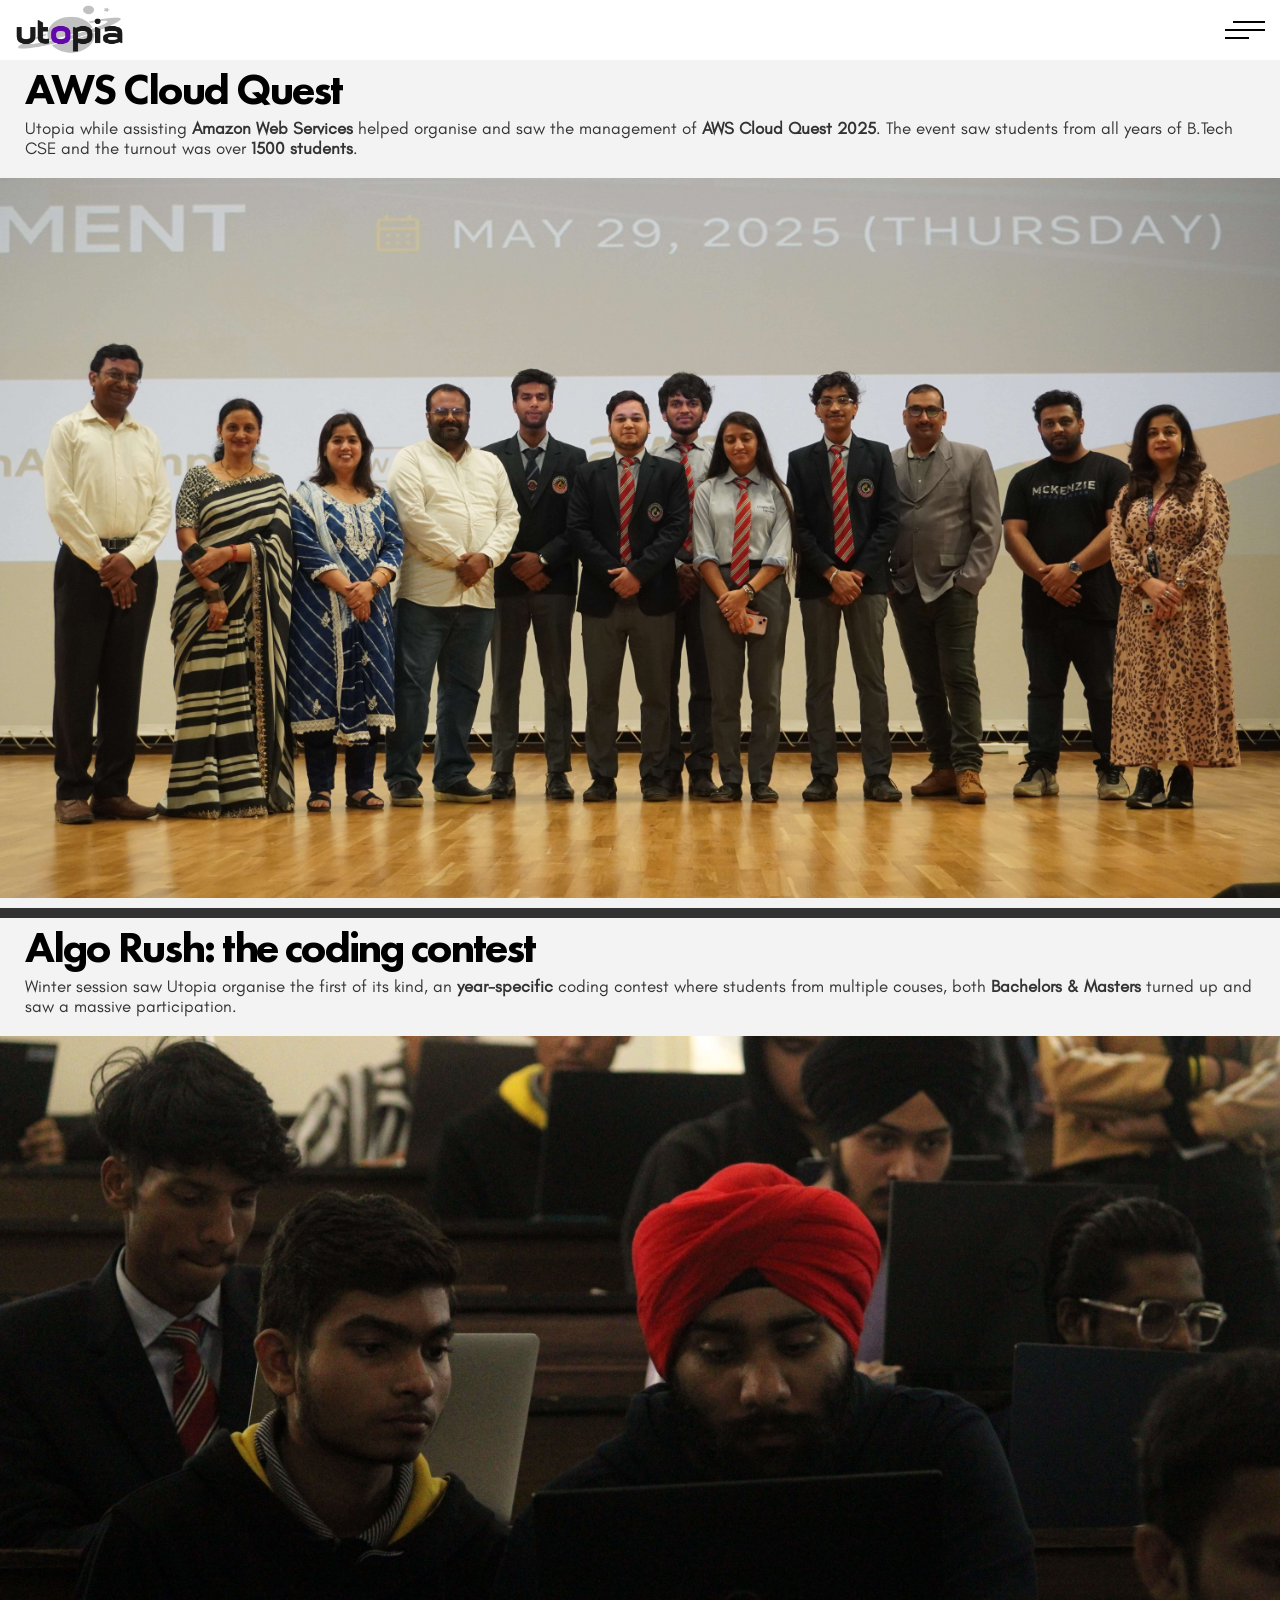
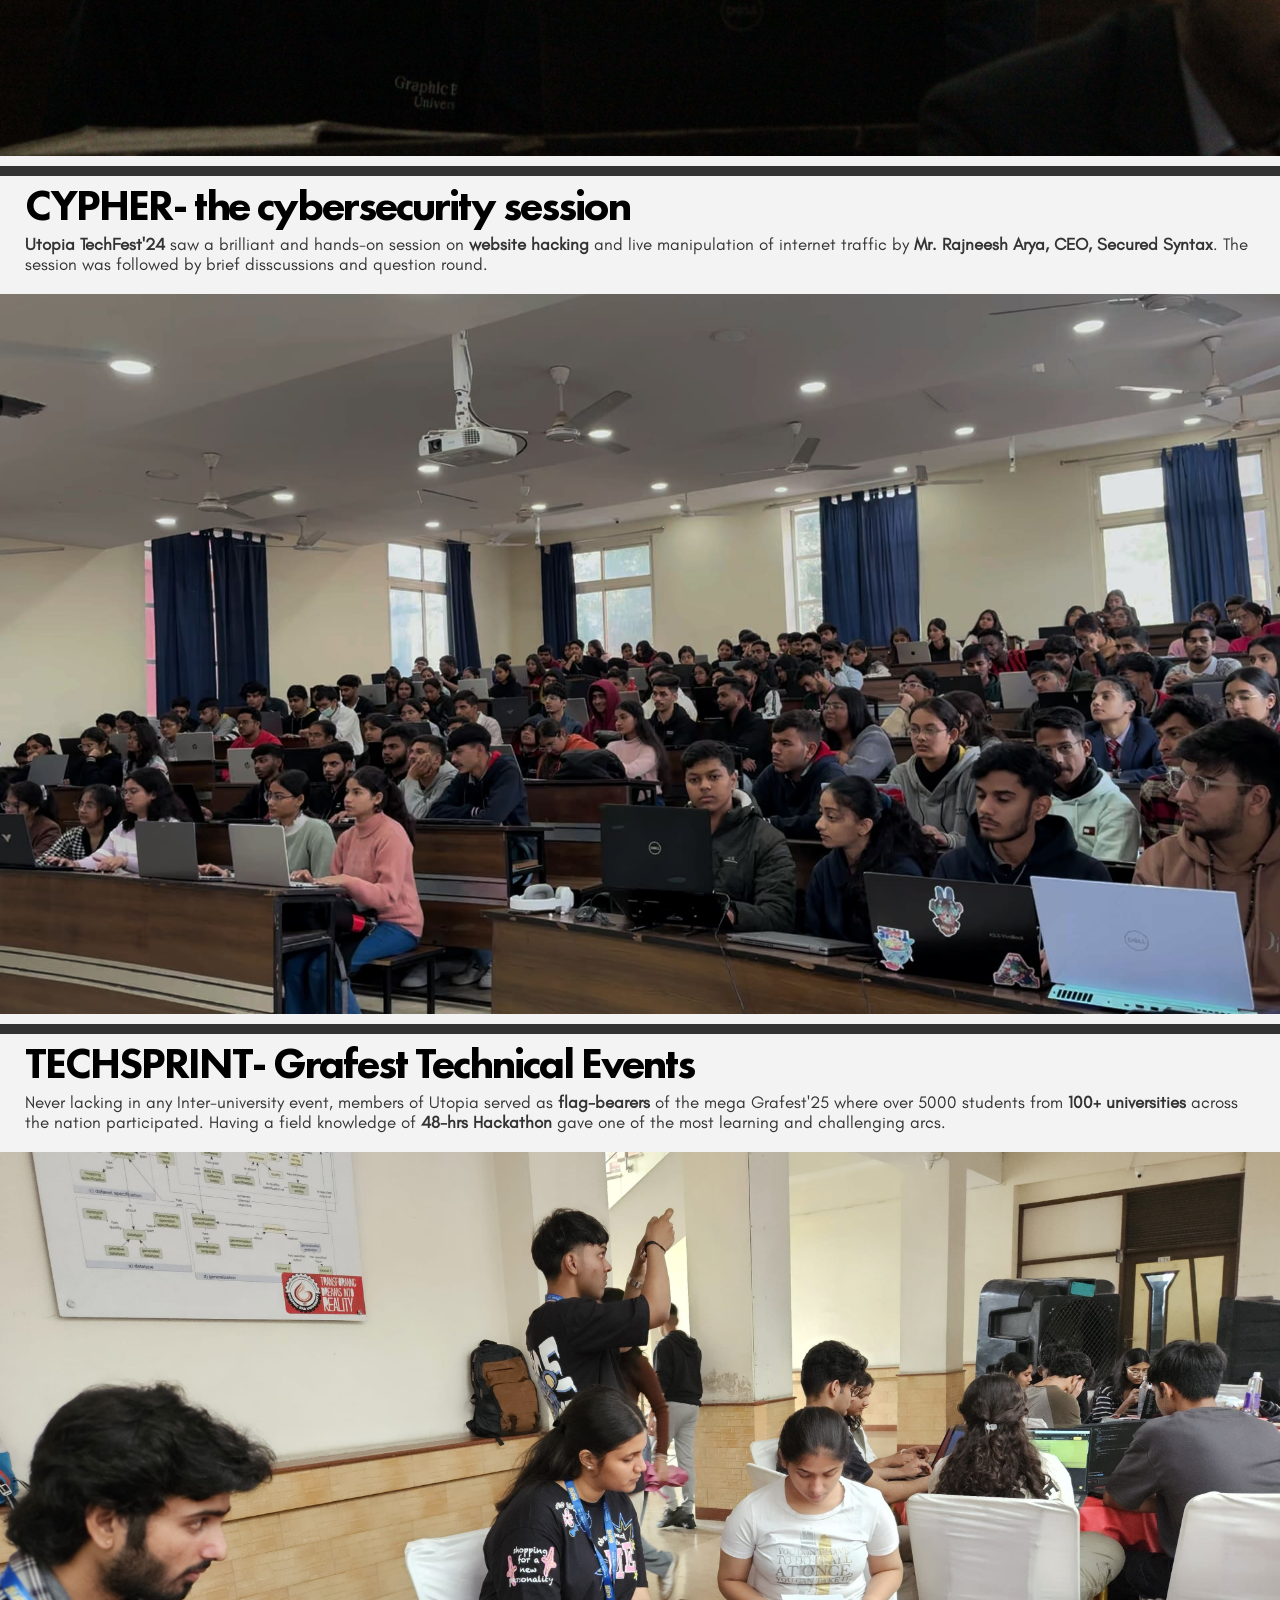
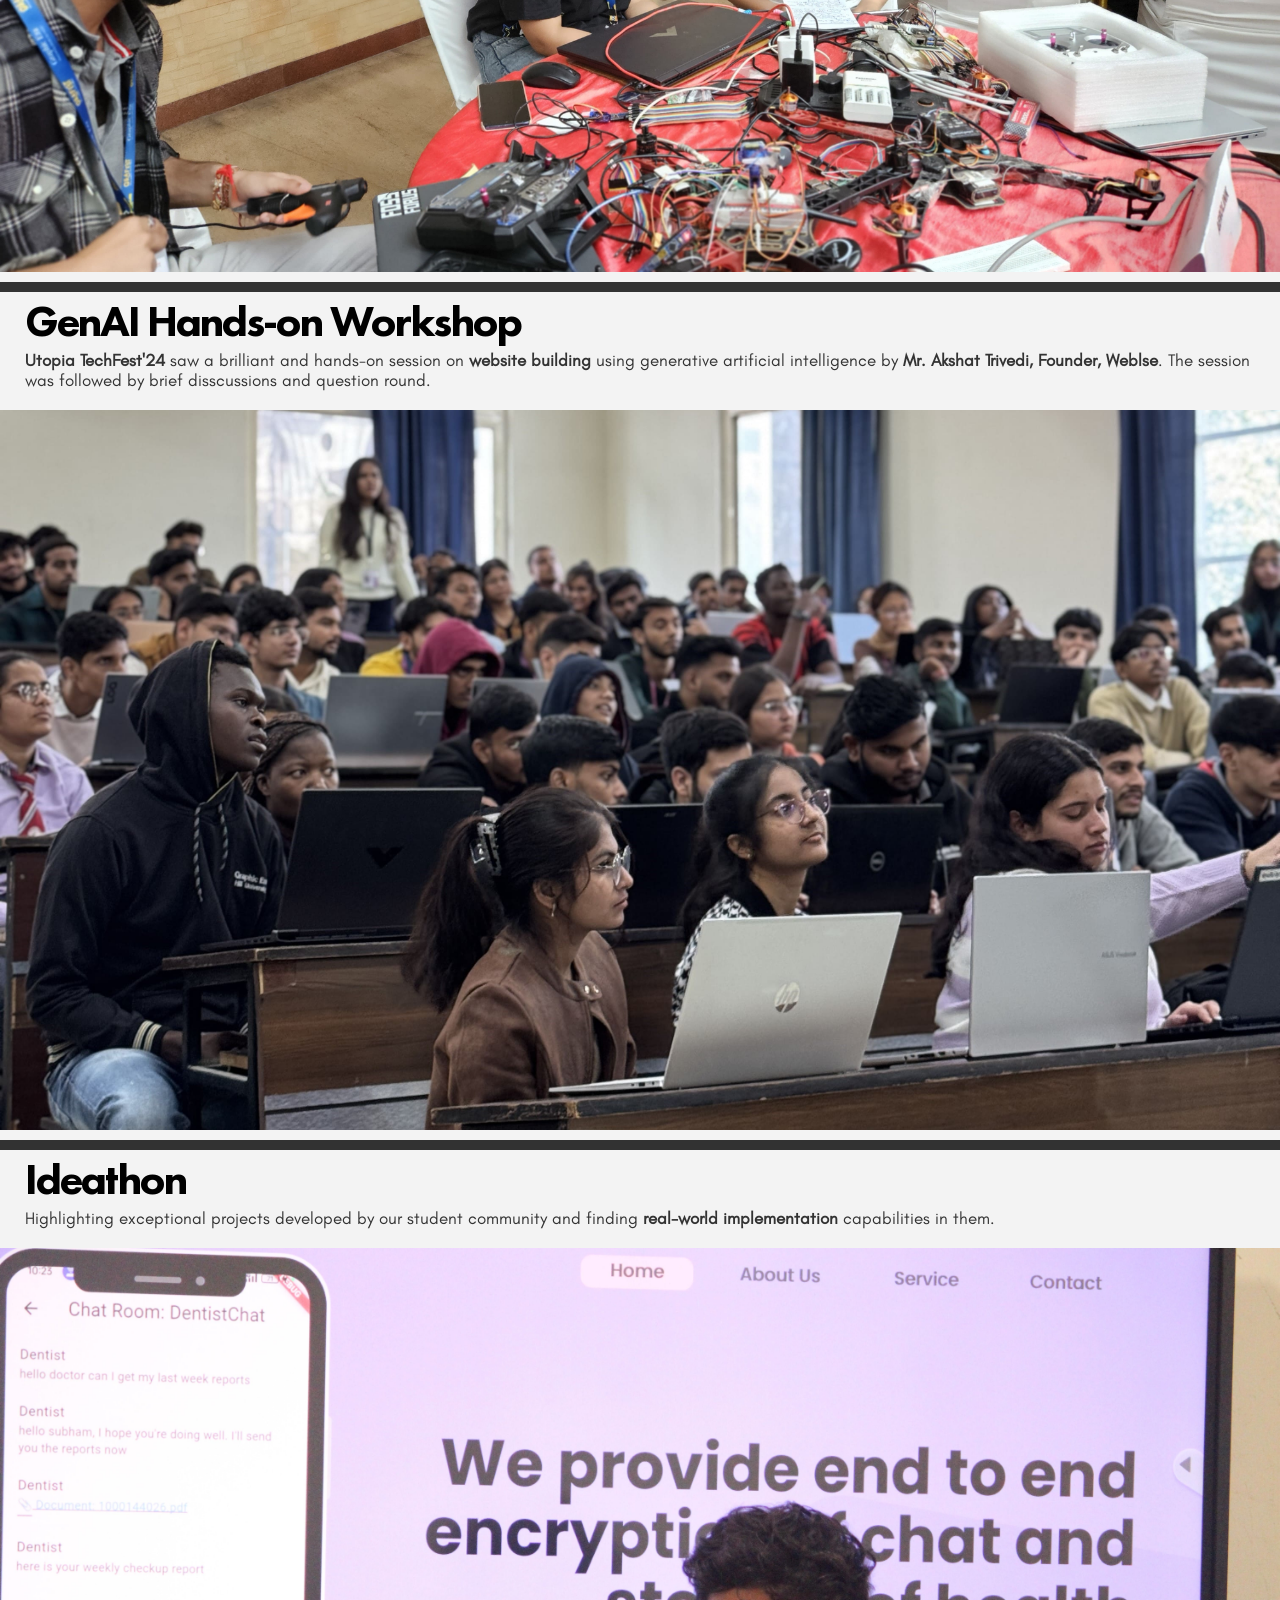
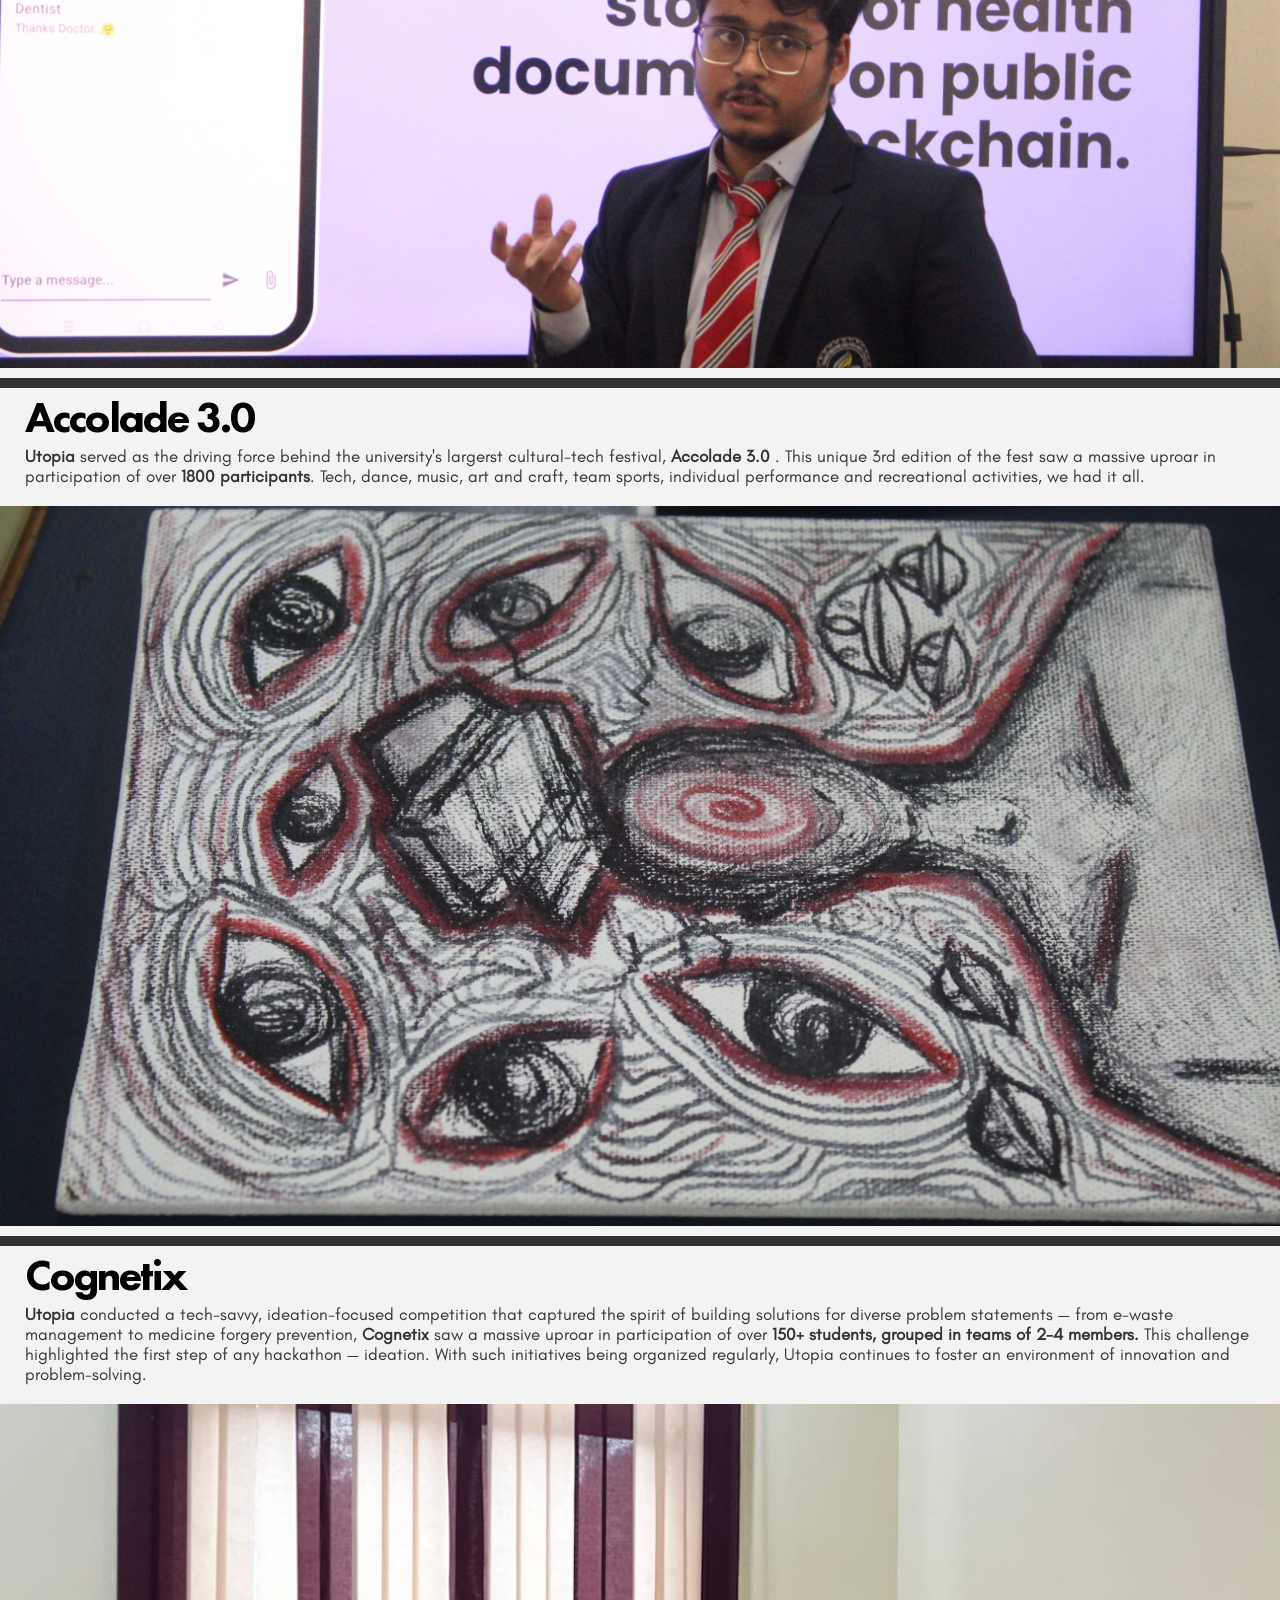
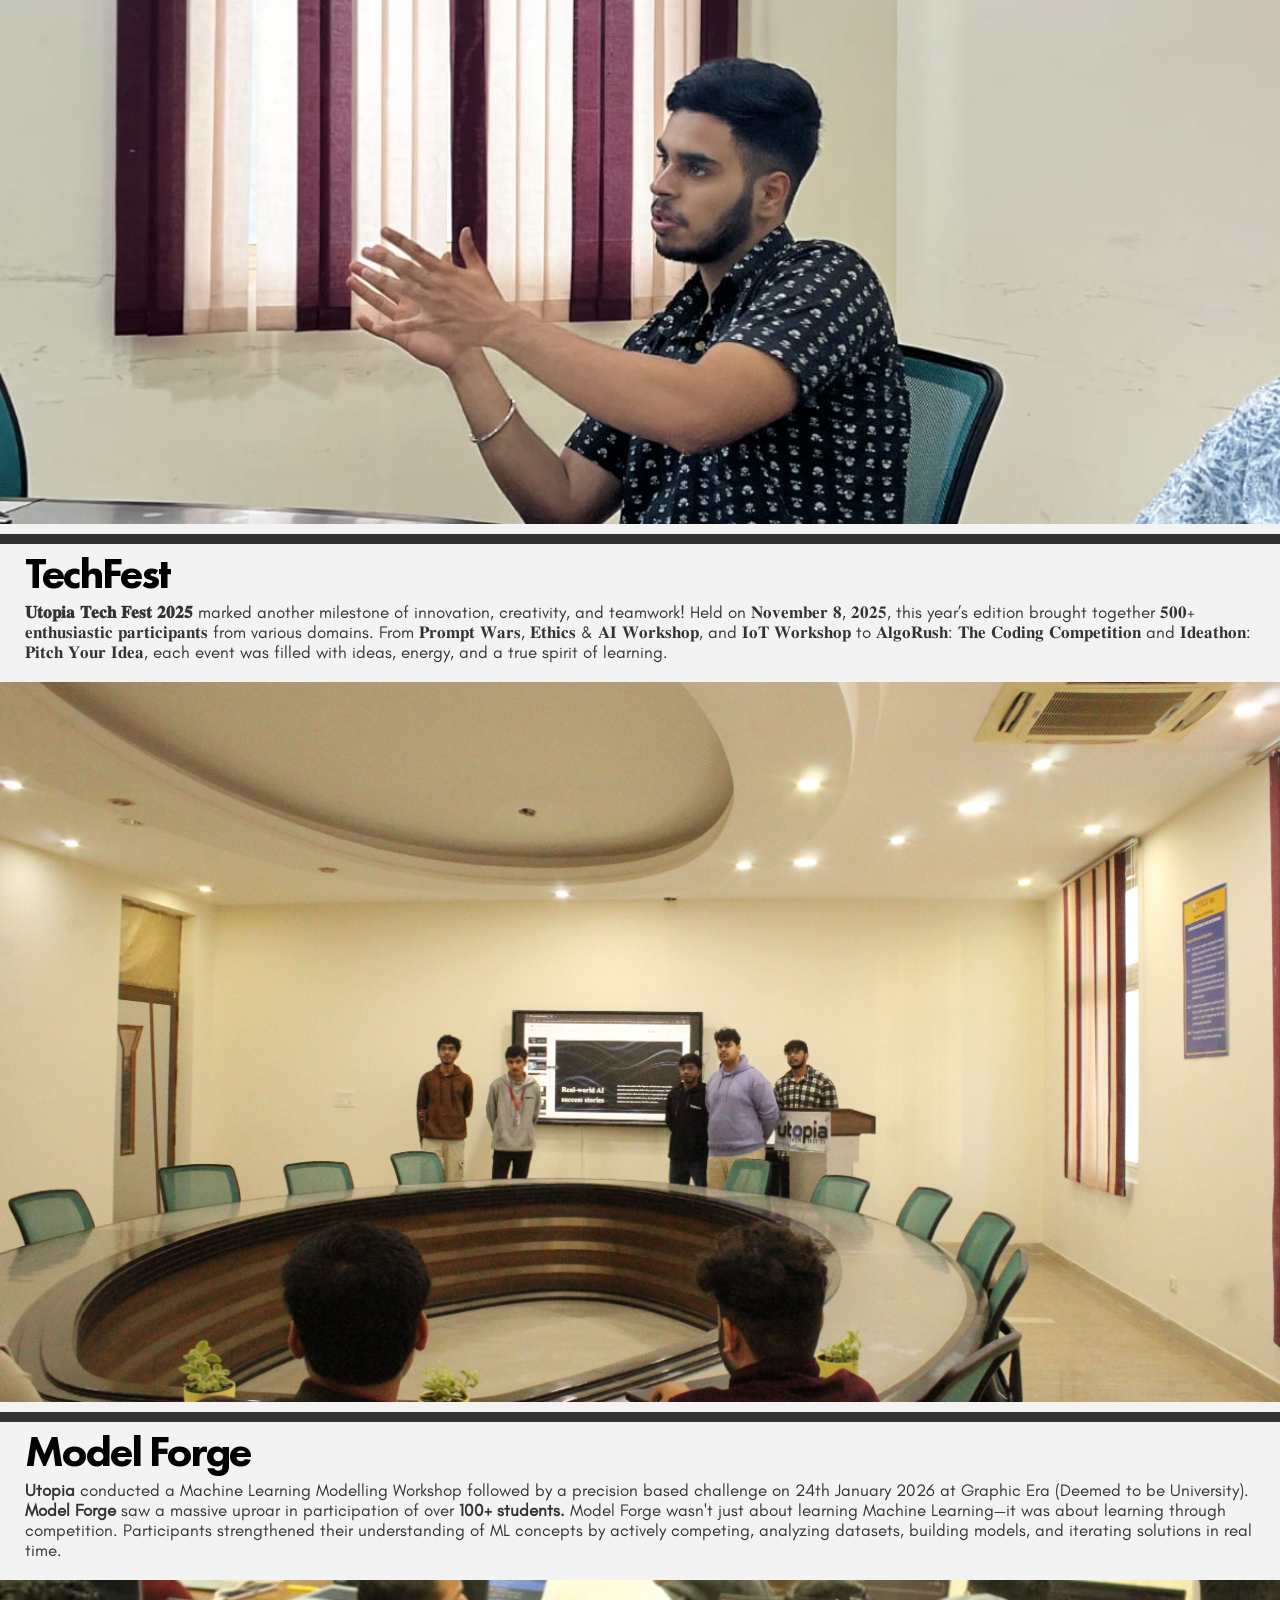
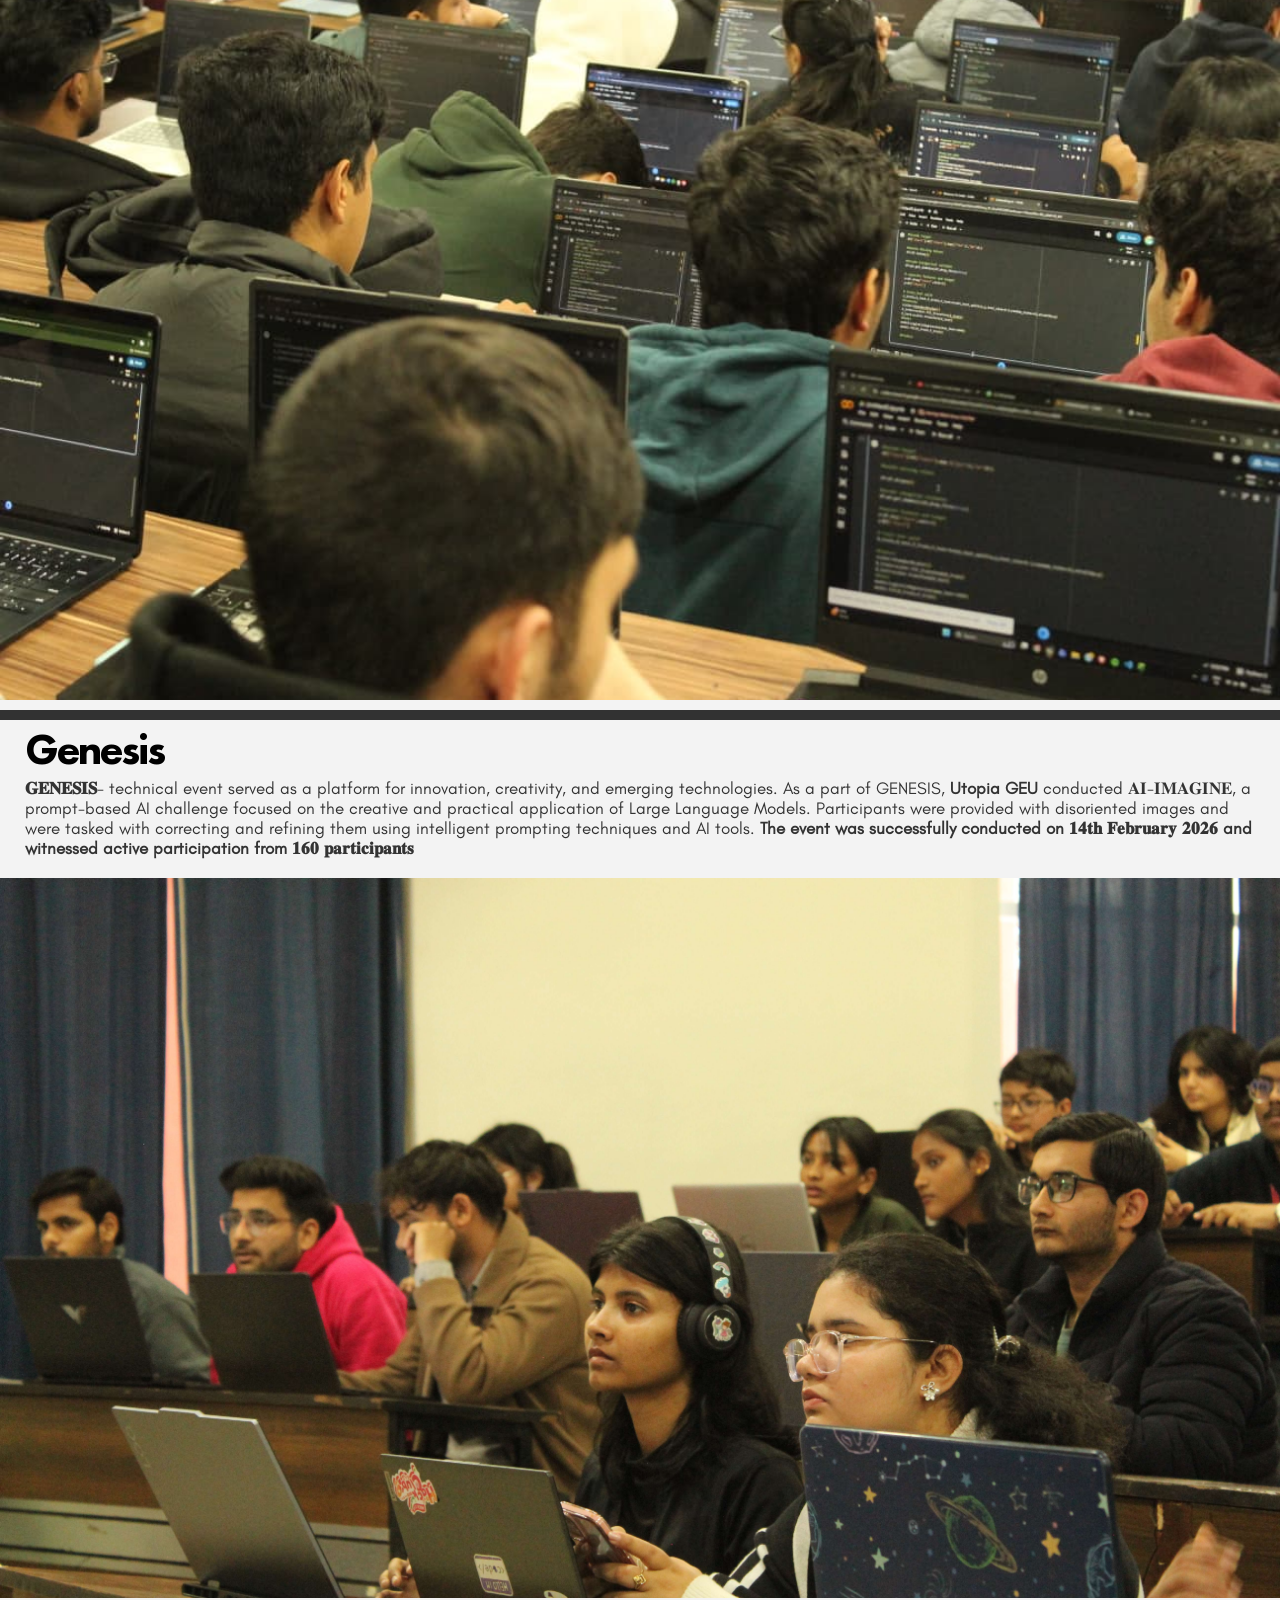
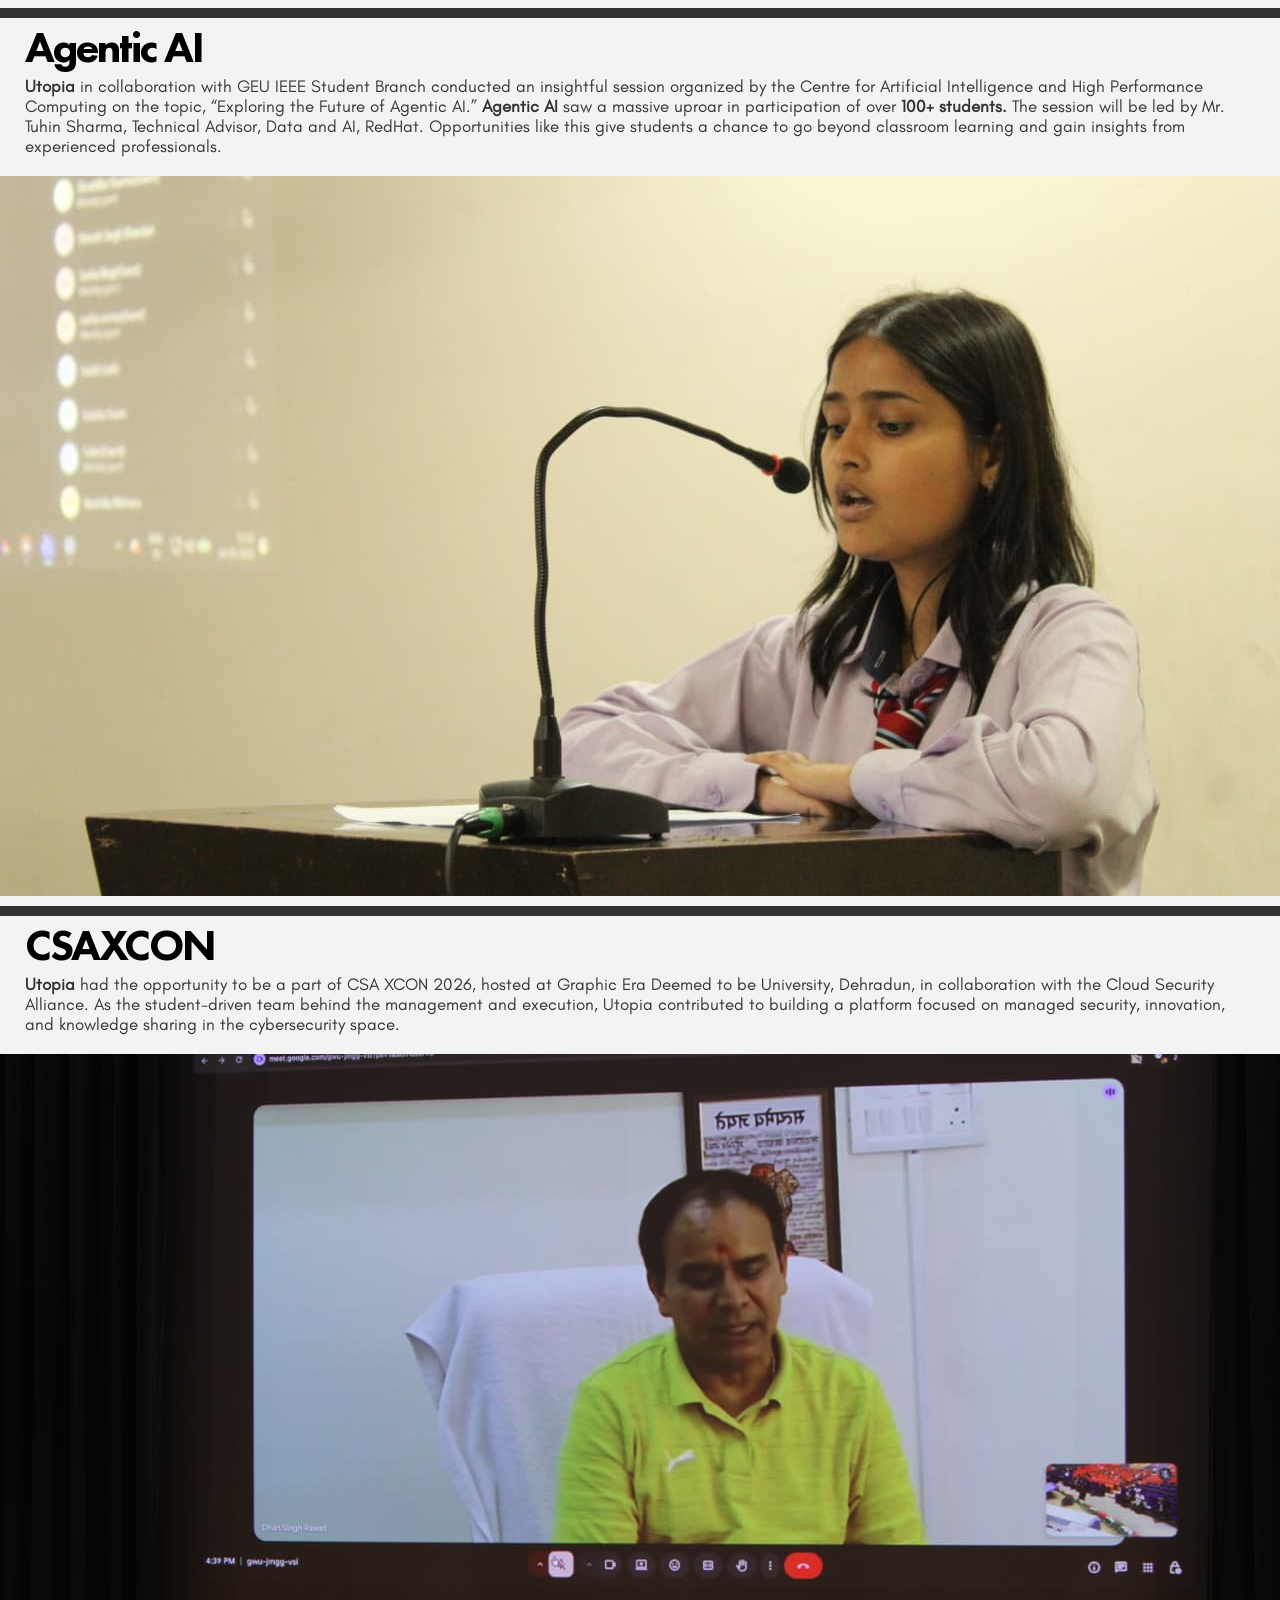
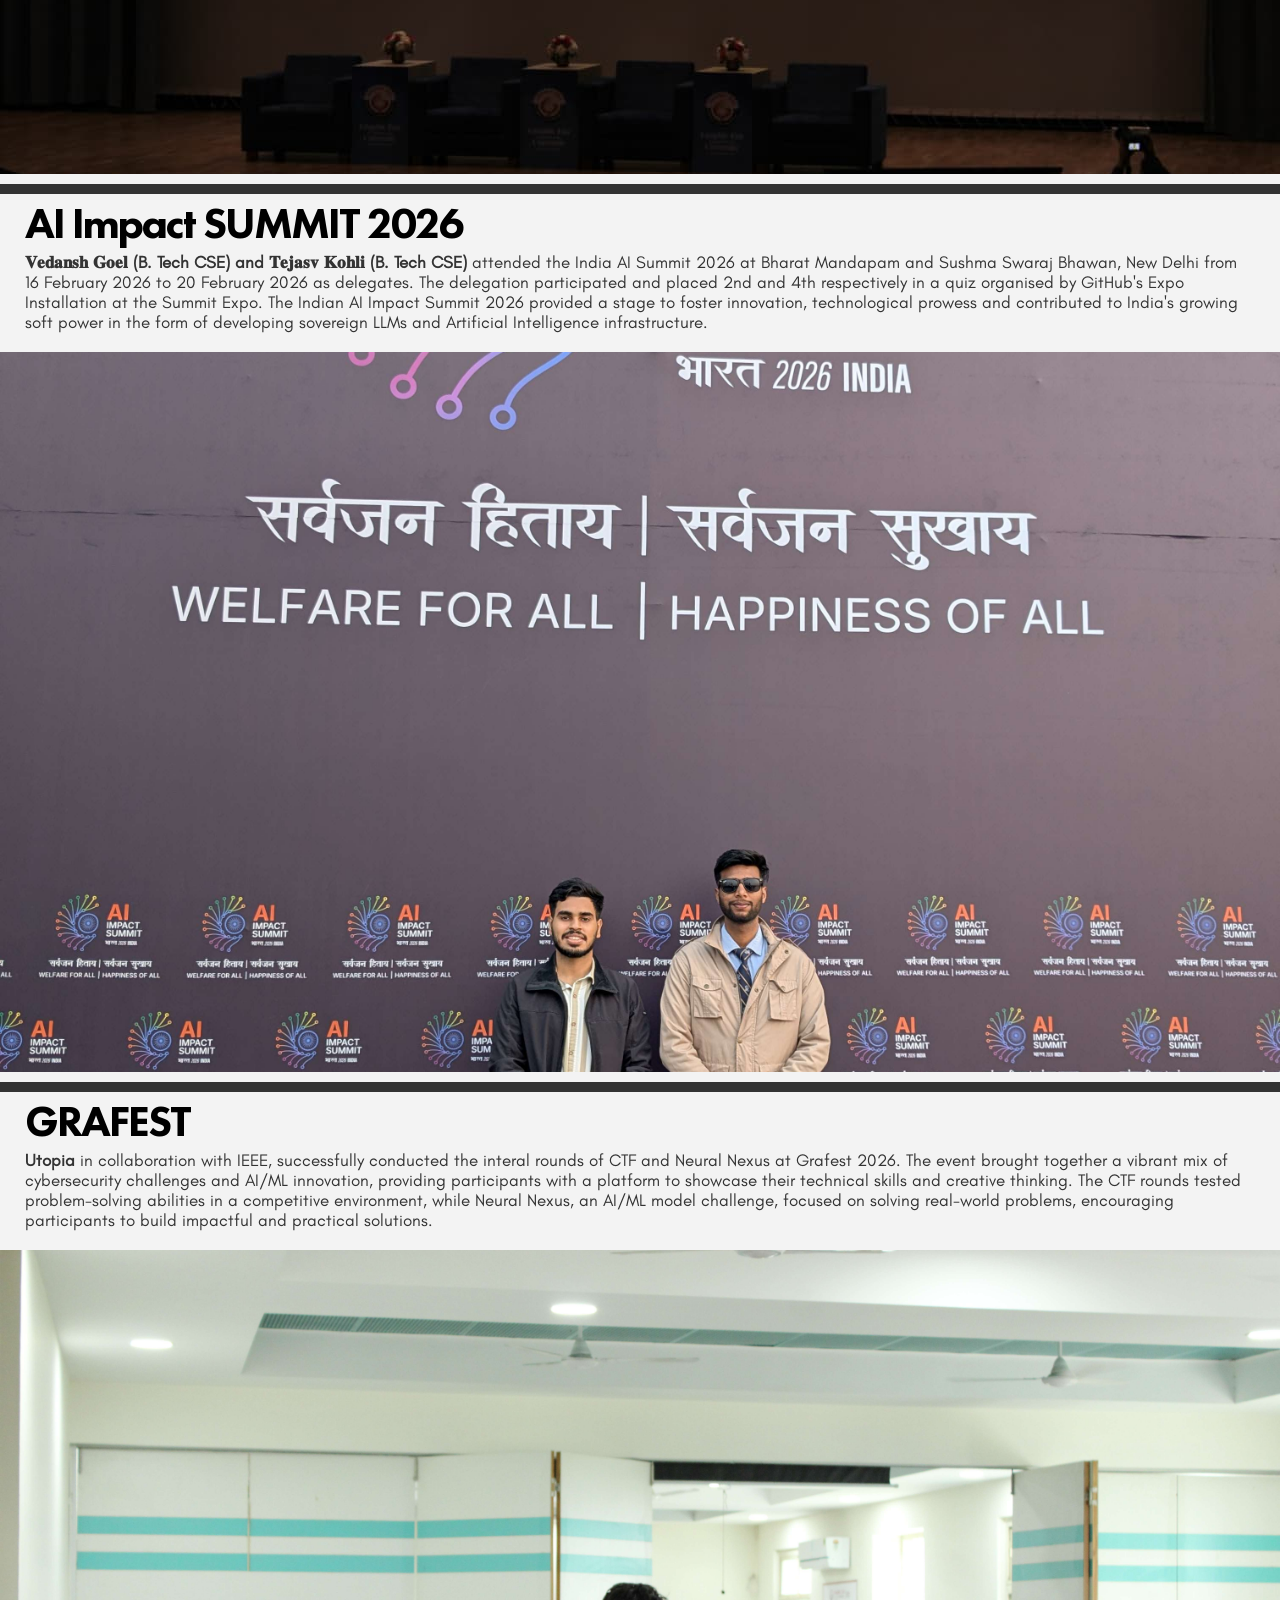
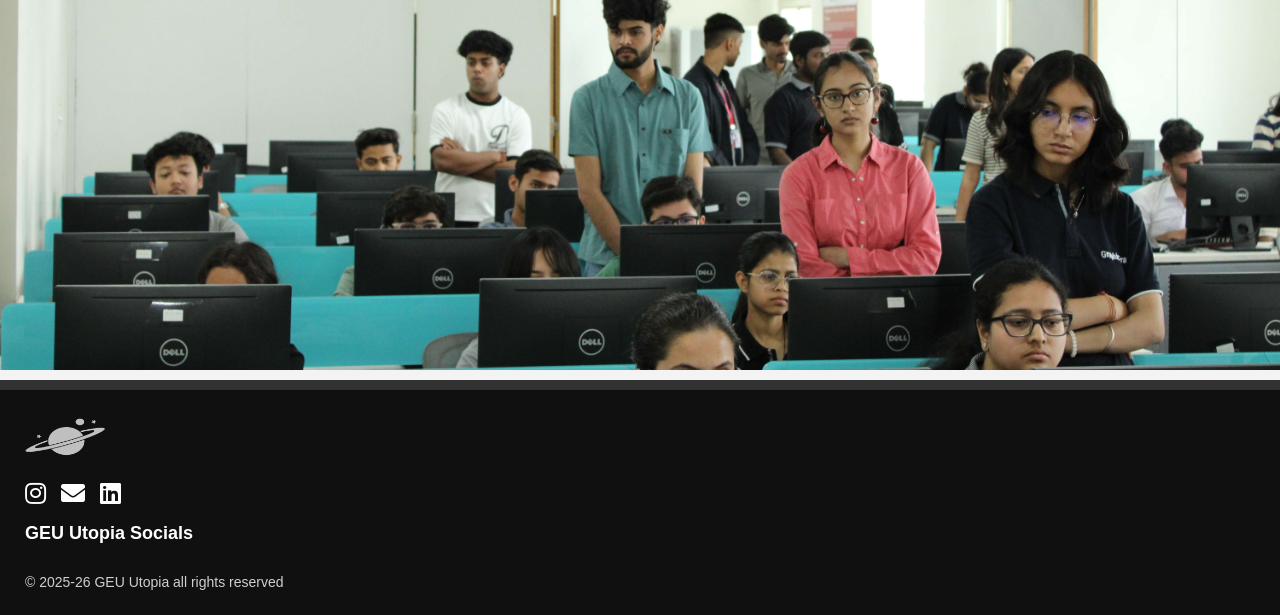
==== utopia website/events.html @ 9d5a8b37 "Initial commit (clean)" ====
<!DOCTYPE html>
<html lang="en">

<head>
    <link rel="icon" href="assets/uticon.png" type="image/png">

    <meta charset="UTF-8">
    <meta name="viewport" content="width=device-width, initial-scale=1.0">
    <title>Events</title>
    <link rel="stylesheet" href="css/eventcs.css">
    <link rel="stylesheet" href="https://cdnjs.cloudflare.com/ajax/libs/font-awesome/5.15.4/css/all.min.css">
</head>

<body>
    <nav id="navbar">
        <a href="index.html" style="display: flex; align-items: center;">
            <img src="assets/logozoom.png" alt="Logo" id="nav-logo">
        </a>
        <div class="hamburger">
            <div class="line line1"></div>
            <div class="line line2"></div>
            <div class="line line3"></div>
        </div>
    </nav>
    <div class="menu-overlay">
        <div class="menu-content">
            <ul>
                <li><a href="index.html">Home</a></li>
                <li><a href="events.html">Events</a></li>
                <li><a href="#" onclick="navigateToSection('founder')">Vision</a></li>
                <li><a href="#" onclick="navigateToSection('team')">Team</a></li>
            </ul>
        </div>
    </div>

    <script>
        function navigateToSection(sectionId) {
            // Store the section ID in sessionStorage
            sessionStorage.setItem('scrollTo', sectionId);
            // Navigate to index.html
            window.location.href = 'index.html';
        }

        // This would go in your index.html's JavaScript

    </script>

    <div class="content" style="height: auto; background-color:#323232">

        <div class="classicdiv" id="aws-cloud-quest">
            <div class="text-big">AWS Cloud Quest</div>
            <div class="text-exp">Utopia while assisting <strong>Amazon Web Services </strong>helped organise and saw
                the management of <strong>AWS Cloud Quest 2025</strong>. The event saw students from all years of B.Tech
                CSE and the turnout was over <strong>1500 students</strong>.</div>
            <div class="carousel-container">
                <div class="carousel">
                    <div class="carousel-slide">
                        <img src="assets/img/home11.jpg" alt="AWS Cloud Quest">
                    </div>
                    <div class="carousel-slide">
                        <img src="assets/img/11B02756.jpg" alt="TECHSPRINT">
                    </div>
                    <div class="carousel-slide">
                        <img src="assets/img/11B02806.jpg">
                    </div>
                    <div class="carousel-slide">
                        <img src="assets/img/11B02872.jpg">
                    </div>
                    <div class="carousel-slide">
                        <img src="assets/img/home.jpg">
                    </div>

                </div>
            </div>
        </div>

        <!-- ClassicDiv 2 -->
        <div class="classicdiv" id="algo-rush">
            <div class="text-big">Algo Rush: the coding contest</div>
            <div class="text-exp">Winter session saw Utopia organise the first of its kind, an
                <strong>year-specific</strong> coding contest where students from multiple couses, both
                <strong>Bachelors & Masters</strong> turned up and saw a massive participation.
            </div>
            <div class="carousel-container">
                <div class="carousel">
                    <div class="carousel-slide">
                        <img src="assets/img/IMG_3807.jpg" alt="Ideathon">
                    </div>

                    <div class="carousel-slide">
                        <img src="assets/img/IMG_3808.jpg" alt="Accolade">
                    </div>
                </div>
            </div>
        </div>

        <!-- ClassicDiv 3 -->
        <div class="classicdiv" id="cypher">
            <div class="text-big">CYPHER- the cybersecurity session</div>
            <div class="text-exp"><strong>Utopia TechFest'24</strong> saw a brilliant and hands-on session on
                <strong>website hacking</strong> and live manipulation of internet traffic by <strong>Mr. Rajneesh Arya,
                    CEO, Secured Syntax</strong>. The session was followed by brief disscussions and question round.
            </div>
            <div class="carousel-container">
                <div class="carousel">
                    <div class="carousel-slide">
                        <img src="assets/img/home4.jpeg" alt="TechFest">
                    </div>
                    <div class="carousel-slide">
                        <img src="assets/img/IMG_20250710_171814.jpg" alt="TechFest">
                    </div>

                    <div class="carousel-slide">
                        <img src="assets/img/IMG_5817.jpg" alt="Coding Contest">
                    </div>
                </div>
            </div>
        </div>


        <!-- ClassicDiv 4 -->
        <div class="classicdiv" id="techsprint">
            <div class="text-big">TECHSPRINT- Grafest Technical Events</div>
            <div class="text-exp">Never lacking in any Inter-university event, members of Utopia served as
                <strong>flag-bearers</strong> of the mega Grafest'25 where over 5000 students from <strong>100+
                    universities</strong> across the nation participated. Having a field knowledge of <strong>48-hrs
                    Hackathon</strong> gave one of the most learning and challenging arcs.
            </div>
            <div class="carousel-container">
                <div class="carousel">
                    <div class="carousel-slide">
                        <img src="assets/img/20250502_123354.jpg" alt="Project 1">
                    </div>
                    <div class="carousel-slide">
                        <img src="assets/img/20250502_123724.jpg" alt="Project 2">
                    </div>

                    <div class="carousel-slide">
                        <img src="assets/img/20250503_123627.jpg" alt="Project 2">
                    </div>
                    <div class="carousel-slide">
                        <img src="assets/img/home3.jpg" alt="Project 2">
                    </div>
                    <div class="carousel-slide">
                        <img src="assets/img/20250502_135018.jpg" alt="Project 2">
                    </div>
                </div>
            </div>
        </div>

        <!-- ClassicDiv 3 -->
        <div class="classicdiv" id="genai-workshop">
            <div class="text-big">GenAI Hands-on Workshop</div>
            <div class="text-exp"><strong>Utopia TechFest'24</strong> saw a brilliant and hands-on session on
                <strong>website building </strong>using generative artificial intelligence by <strong>Mr. Akshat
                    Trivedi, Founder, Weblse</strong>. The session was followed by brief disscussions and question
                round.
            </div>
            <div class="carousel-container">
                <div class="carousel">
                    <div class="carousel-slide">
                        <img src="assets/img/IMG_5864.jpg" alt="TechFest">
                    </div>
                    <div class="carousel-slide">
                        <img src="assets/img/IMG_5914.jpg" alt="TechFest">
                    </div>

                    <div class="carousel-slide">
                        <img src="assets/img/IMG_5838.jpg" alt="Coding Contest">
                    </div>
                </div>
            </div>
        </div>

        <!-- ClassicDiv 4 -->
        <div class="classicdiv" id="ideathon">
            <div class="text-big">Ideathon</div>
            <div class="text-exp">Highlighting exceptional projects developed by our student community and finding
                <strong>real-world implementation</strong> capabilities in them.
            </div>
            <div class="carousel-container">
                <div class="carousel">
                    <div class="carousel-slide">
                        <img src="assets/img/IMG_3537.jpg" alt="Project 1">
                    </div>
                    <div class="carousel-slide">
                        <img src="assets/img/IMG_6042.jpg" alt="Project 2">
                    </div>

                    <div class="carousel-slide">
                        <img src="assets/img/IMG_3621.jpg" alt="Project 2">
                    </div>
                    <div class="carousel-slide">
                        <img src="assets/img/IMG_20250710_171748.jpg" alt="Project 2">
                    </div>
                </div>
            </div>
        </div>
        <div class="classicdiv" id="accolade">
            <div class="text-big">Accolade 3.0</div>
            <div class="text-exp"><strong>Utopia </strong> served as the driving force behind the university's largerst
                cultural-tech festival, <strong>Accolade 3.0 </strong>. This unique 3rd edition of the fest saw a
                massive uproar in participation of over <strong>1800 participants</strong>. Tech, dance, music, art and
                craft, team sports, individual performance and recreational activities, we had it all.</div>
            <div class="carousel-container">
                <div class="carousel">
                    <div class="carousel-slide">
                        <img src="assets/img/DSC03824.jpg" alt="TechFest">
                    </div>
                    <div class="carousel-slide">
                        <img src="assets/img/DSC03046.jpg" alt="TechFest">
                    </div>

                    <div class="carousel-slide">
                        <img src="assets/img/IMG_6250.jpg" alt="Coding Contest">
                    </div>
                    <div class="carousel-slide">
                        <img src="assets/img/IMG_6018.jpg" alt="Coding Contest">
                    </div>
                    <div class="carousel-slide">
                        <img src="assets/img/IMG_6294.JPG" alt="Coding Contest">
                    </div>

                </div>
            </div>
        </div>
        <div class="classicdiv" id="accolade">
            <div class="text-big">Cognetix</div>
            <div class="text-exp"><strong>Utopia </strong> conducted a tech-savvy, ideation-focused competition that
                captured the spirit of building solutions for diverse problem statements — from e-waste management
                to
                medicine forgery prevention,
                <strong>Cognetix</strong> saw a
                massive uproar in participation of over <strong> 150+ students, grouped in teams of 2-4 members.
                </strong>This challenge highlighted the first step of any hackathon — ideation. With such
                initiatives
                being organized regularly, Utopia continues to foster an environment of innovation and
                problem-solving.
            </div>
            <div class="carousel-container">
                <div class="carousel">
                    <div class="carousel-slide">
                        <img src="assets/img/cog1.png" alt="TechFest">
                    </div>
                    <div class="carousel-slide">
                        <img src="assets/img/cog2.png" alt="TechFest">
                    </div>


                </div>
            </div>
        </div>

        <div class="classicdiv" id="CSAXCON">
            <div class="text-big">TechFest</div>
            <div class="text-exp"><strong>𝐔𝐭𝐨𝐩𝐢𝐚 𝐓𝐞𝐜𝐡 𝐅𝐞𝐬𝐭 𝟐𝟎𝟐𝟓 </strong> marked another milestone of
                innovation, creativity, and teamwork!
                Held on 𝐍𝐨𝐯𝐞𝐦𝐛𝐞𝐫 𝟖, 𝟐𝟎𝟐𝟓, this year’s edition brought together 𝟓𝟎𝟎+
                𝐞𝐧𝐭𝐡𝐮𝐬𝐢𝐚𝐬𝐭𝐢𝐜 𝐩𝐚𝐫𝐭𝐢𝐜𝐢𝐩𝐚𝐧𝐭𝐬 from various domains.
                From 𝐏𝐫𝐨𝐦𝐩𝐭 𝐖𝐚𝐫𝐬, 𝐄𝐭𝐡𝐢𝐜𝐬 & 𝐀𝐈 𝐖𝐨𝐫𝐤𝐬𝐡𝐨𝐩, and 𝐈𝐨𝐓 𝐖𝐨𝐫𝐤𝐬𝐡𝐨𝐩 to
                𝐀𝐥𝐠𝐨𝐑𝐮𝐬𝐡: 𝐓𝐡𝐞 𝐂𝐨𝐝𝐢𝐧𝐠 𝐂𝐨𝐦𝐩𝐞𝐭𝐢𝐭𝐢𝐨𝐧 and 𝐈𝐝𝐞𝐚𝐭𝐡𝐨𝐧: 𝐏𝐢𝐭𝐜𝐡 𝐘𝐨𝐮𝐫
                𝐈𝐝𝐞𝐚, each event was filled with ideas, energy, and a true spirit of learning.
            </div>
            <div class="carousel-container">
                <div class="carousel">
                    <div class="carousel-slide">
                        <img src="assets/img/techfest1.JPG" alt="TechFest">
                    </div>
                    <div class="carousel-slide">
                        <img src="assets/img/techfest2.JPG" alt="TechFest">
                    </div>

                    <div class="carousel-slide">
                        <img src="assets/img/techfest3.JPG" alt="TechFest">
                    </div>
                    <div class="carousel-slide">
                        <img src="assets/img/techfest4.JPG" alt="TechFest">
                    </div>


                </div>
            </div>
        </div>

        <div class="classicdiv" id="model-forge">
            <div class="text-big">Model Forge</div>
            <div class="text-exp"><strong>Utopia </strong> conducted a Machine Learning Modelling Workshop followed by a
                precision based challenge on 24th January 2026 at Graphic Era (Deemed to be University).

                <strong>Model Forge</strong> saw a
                massive uproar in participation of over <strong> 100+ students.
                </strong> Model Forge wasn't just about learning Machine Learning—it was about learning through
                competition.
                Participants strengthened their understanding of ML concepts by actively competing, analyzing datasets,
                building models, and iterating solutions in real time.

            </div>
            <div class="carousel-container">
                <div class="carousel">
                    <div class="carousel-slide">
                        <img src="assets/img/mod1.png" alt="Model Forge">
                    </div>
                    <div class="carousel-slide">
                        <img src="assets/img/mod2.png" alt="Model Forge">
                    </div>

                    <div class="carousel-slide">
                        <img src="assets/img/mod3.png" alt="Model Forge">
                    </div>
                    <div class="carousel-slide">
                        <img src="assets/img/mod5.png" alt="Model Forge">
                    </div>

                </div>
            </div>
        </div>


        <div class="classicdiv" id="model-forge">
            <div class="text-big">Genesis</div>
            <div class="text-exp"><strong>𝐆𝐄𝐍𝐄𝐒𝐈𝐒</strong>- technical event served as a platform for innovation,
                creativity, and emerging technologies.
                As a part of GENESIS,
                <strong> Utopia GEU</strong> conducted 𝐀𝐈-𝐈𝐌𝐀𝐆𝐈𝐍𝐄, a prompt-based AI challenge focused on the
                creative and practical application of Large Language Models. Participants were provided with disoriented
                images and were tasked with correcting and refining them using intelligent prompting techniques and AI
                tools.
                <strong>
                    The event was successfully conducted on 𝟏𝟒𝐭𝐡 𝐅𝐞𝐛𝐫𝐮𝐚𝐫𝐲 𝟐𝟎𝟐𝟔 and witnessed active
                    participation from 𝟏𝟔𝟎 𝐩𝐚𝐫𝐭𝐢𝐜𝐢𝐩𝐚𝐧𝐭𝐬
                </strong>
            </div>
            <div class="carousel-container">
                <div class="carousel">
                    <div class="carousel-slide">
                        <img src="assets/img/genesis1.JPG" alt="Model Forge">
                    </div>
                    <div class="carousel-slide">
                        <img src="assets/img/genesis2.JPG" alt="Model Forge">
                    </div>

                    <div class="carousel-slide">
                        <img src="assets/img/genesis3.JPG" alt="Model Forge">
                    </div>
                    <div class="carousel-slide">
                        <img src="assets/img/genesis4.JPG" alt="Model Forge">
                    </div>
                    <div class="carousel-slide">
                        <img src="assets/img/genesis5.JPG" alt="Model Forge">
                    </div>



                </div>
            </div>
        </div>

        <div class="classicdiv" id="Agentic AI">
            <div class="text-big">Agentic AI</div>
            <div class="text-exp"><strong>Utopia </strong> in collaboration with GEU IEEE Student Branch conducted
                an
                insightful session organized by the Centre for Artificial Intelligence and High Performance
                Computing on
                the
                topic, “Exploring the Future of Agentic AI.”

                <strong>Agentic AI</strong> saw a
                massive uproar in participation of over <strong> 100+ students.
                </strong>The session will be led by Mr. Tuhin Sharma, Technical Advisor, Data and AI, RedHat.
                Opportunities
                like this give students a chance to go beyond classroom learning and gain insights from experienced
                professionals.
            </div>
            <div class="carousel-container">
                <div class="carousel">
                    <div class="carousel-slide">
                        <img src="assets/img/agentic1.png" alt="Agentic AI">
                    </div>
                    <div class="carousel-slide">
                        <img src="assets/img/agentic2.png" alt="Agentic AI">
                    </div>

                    <div class="carousel-slide">
                        <img src="assets/img/agentic3.png" alt="Agentic AI">
                    </div>
                    <div class="carousel-slide">
                        <img src="assets/img/agentic4.png" alt="Agentic AI">
                    </div>
                    <div class="carousel-slide">
                        <img src="assets/img/agentic5.png" alt="Agentic AI">
                    </div>

                </div>
            </div>


        </div>

        <div class="classicdiv" id="CSAXCON">
            <div class="text-big">CSAXCON</div>
            <div class="text-exp"><strong>Utopia </strong> had the opportunity to be a part of CSA
                XCON 2026, hosted at Graphic Era Deemed to be University, Dehradun, in collaboration with the
                Cloud Security Alliance.

                As the student-driven team behind the management and execution, Utopia contributed to building a
                platform
                focused on managed security, innovation, and knowledge sharing in the cybersecurity space.
            </div>
            <div class="carousel-container">
                <div class="carousel">
                    <div class="carousel-slide">
                        <img src="assets/img/csa1.png" alt="CSAXCON">
                    </div>
                    <div class="carousel-slide">
                        <img src="assets/img/csa2.png" alt="CSAXCON">
                    </div>

                    <div class="carousel-slide">
                        <img src="assets/img/csa3.png" alt="CSAXCON">
                    </div>
                    <div class="carousel-slide">
                        <img src="assets/img/csa4.png" alt="CSAXCON">
                    </div>
                    <div class="carousel-slide">
                        <img src="assets/img/csa5.png" alt="CSAXCON">
                    </div>
                    <div class="carousel-slide">
                        <img src="assets/img/csa6.png" alt="CSAXCON">
                    </div>

                </div>
            </div>
        </div>

        <div class="classicdiv" id="CSAXCON">
            <div class="text-big">AI Impact SUMMIT 2026</div>
            <div class="text-exp"><strong> 𝐕𝐞𝐝𝐚𝐧𝐬𝐡 𝐆𝐨𝐞𝐥 (B. Tech CSE) and 𝐓𝐞𝐣𝐚𝐬𝐯 𝐊𝐨𝐡𝐥𝐢 (B.
                    Tech
                    CSE)</strong>

                attended the India AI
                Summit 2026 at Bharat Mandapam and Sushma Swaraj Bhawan, New Delhi from 16 February 2026 to 20
                February
                2026 as delegates.

                The delegation participated and placed 2nd and 4th respectively in a quiz organised by GitHub's Expo
                Installation at the Summit Expo.

                The Indian AI Impact Summit 2026 provided a stage to foster innovation, technological prowess and
                contributed to India's growing soft power in the form of developing sovereign LLMs and Artificial
                Intelligence infrastructure.

            </div>
            <div class="carousel-container">
                <div class="carousel">
                    <div class="carousel-slide">
                        <img src="assets/img/ai-summit3.jpeg" alt="AI-SUMMIT">
                    </div>
                    <div class="carousel-slide">
                        <img src="assets/img/ai-summit1.jpeg" alt="CSAXCON">
                    </div>

                    <div class="carousel-slide">
                        <img src="assets/img/ai-summit2.jpeg" alt="AI-SUMMIT">
                    </div>


                </div>
            </div>
        </div>



        <div class="classicdiv" id="CSAXCON">
            <div class="text-big">GRAFEST</div>
            <div class="text-exp"><strong>Utopia </strong> in collaboration with IEEE, successfully conducted the
                interal rounds of CTF and Neural Nexus at Grafest 2026.

                The event brought together a vibrant mix of cybersecurity challenges and AI/ML innovation, providing
                participants with a platform to showcase their technical skills and creative thinking. The CTF
                rounds
                tested problem-solving abilities in a competitive environment, while Neural Nexus, an AI/ML model
                challenge, focused on solving real-world problems, encouraging participants to build impactful and
                practical solutions.

            </div>
            <div class="carousel-container">
                <div class="carousel">
                    <div class="carousel-slide">
                        <img src="assets/img/graphest2.jpeg" alt="CSAXCON">
                    </div>
                    <div class="carousel-slide">
                        <img src="assets/img/graphest3.jpeg" alt="CSAXCON">
                    </div>

                    <div class="carousel-slide">
                        <img src="assets/img/graphest4.jpeg" alt="CSAXCON">
                    </div>
                    <div class="carousel-slide">
                        <img src="assets/img/graphest5.jpeg" alt="CSAXCON">
                    </div>
                    <div class="carousel-slide">
                        <img src="assets/img/graphest6.jpeg" alt="CSAXCON">
                    </div>
                    <div class="carousel-slide">
                        <img src="assets/img/graphest7.jpeg" alt="CSAXCON">
                    </div>

                </div>
            </div>
        </div>





        <div class="footer">
            <div class="footer-content">
                <div class="footer-left">
                    <div class="logo-space">
                        <img src="assets/saturn-removebg-preview.png" alt="Logo" class="footer-logo">
                    </div>
                    <div class="social-icons">
                        <a href="https://www.instagram.com/utopia.geu?utm_source=ig_web_button_share_sheet&igsh=ZDNlZDc0MzIxNw=="
                            class="social-icon"><i class="fab fa-instagram"></i></a>
                        <a href="mailto:utopiafest01@gmail.com" class="social-icon"><i class="fas fa-envelope"></i></a>
                        <a href="https://www.linkedin.com/in/utopia-geu-7516ba364" class="social-icon"><i
                                class="fab fa-linkedin"></i></a>
                    </div>
                    <div class="platform-name">
                        GEU Utopia Socials
                    </div>
                </div>
                <div class="footer-right">
                    <p>© 2025-26 GEU Utopia all rights reserved</p>
                </div>
            </div>
        </div>
    </div>

    <script src="js/eventjs.js"></script>
</body>

</html>
---- utopia website/css/eventcs.css ----
/* fonts.css */
@font-face {
    font-family: 'Bernoru';
    src: url('../assets/fonts/bernoru-blackultraexpanded.woff') format('woff');
    font-weight: normal;
    font-style: normal;
    font-display: swap;
}

@font-face {
    font-family: 'Futura';
    src: url('../assets/fonts/Futura PT Heavy.woff') format('woff');
    font-weight: normal;
    font-style: normal;
    font-display: swap;
}

@font-face {
    font-family: 'Glacialreg';
    src: url('../assets/fonts/GlacialIndifference-Regular.woff') format('woff');
    font-weight: normal;
    font-style: normal;
    font-display: swap;
}

@font-face {
    font-family: 'Glacialbold';
    src: url('../assets/fonts/GlacialIndifference-Bold.woff') format('woff');
    font-weight: normal;
    font-style: normal;
    font-display: swap;
}

@font-face {
    font-family: 'Telegraf';
    src: url('../assets/fonts/PPTelegraf-Regular.woff') format('woff');
    font-weight: normal;
    font-style: normal;
    font-display: swap;
}

/* base.css */
* {
    margin: 0;
    padding: 0;
    box-sizing: border-box;
}

body {
    margin: 0;
    font-family: Arial, sans-serif;
    overflow-x: hidden;
}

/* navbar.css */
#navbar {
    position: fixed;
    top: 0;
    width: 100%;
    height: 60px;
    display: flex;
    justify-content: space-between;
    align-items: center;
    padding: 0 15px;
    background-color: transparent;
    transition: all 0.3s ease;
    z-index: 1000;
}

#navbar.scrolled {
    background-color: white;
    box-shadow: 0 2px 5px rgba(0,0,0,0.1);
}

#nav-logo {
    height: 50px;
    opacity: 0;
    transition: opacity 0.3s ease;
}

#navbar.scrolled #nav-logo {
    opacity: 1;
}

/* hamburger-menu.css */
.hamburger {
    display: flex;
    flex-direction: column;
    justify-content: space-between;
    height: 18px;
    width: 40px;
    cursor: pointer;
    z-index: 1001;
}

.line {
    height: 2px;
    background-color: black;
    transition: all 0.3s ease;
    transform-origin: center;
}

.line1 { width: 80%; align-self: flex-end; }
.line2 { width: 100%; }
.line3 { width: 60%; align-self: flex-start; }

.hamburger.active .line1 {
    transform: translateY(8px) rotate(45deg);
    width: 100%;
}

.hamburger.active .line2 {
    opacity: 0;
}

.hamburger.active .line3 {
    transform: translateY(-8px) rotate(-45deg);
    width: 100%;
}

/* menu-overlay.css */
.menu-overlay {
    position: fixed;
    top: 0;
    left: 0;
    width: 100%;
    height: 100%;
    background-color: #212121;
    padding-top: 75px;
    display: flex;
    flex-direction: column;
    justify-content: flex-start;
    opacity: 0;
    visibility: hidden;
    transition: opacity 0.4s ease, visibility 0.4s ease;
    z-index: 999;
}

.menu-overlay::before {
    content: "";
    position: absolute;
    top: 300px;
    left: 0;
    width: 380px;
    height: 380px;
    background-image: url('../assets/saturnhalf-removebg-preview.png');
    background-size: cover;
    background-position: center;
    z-index: 1000;
}

.menu-overlay.active {
    opacity: 1;
    visibility: visible;
}

.menu-content {
    margin-top: 10px;
    padding: 20px;
}

.menu-content ul {
    list-style: none;
}

.menu-content li {
    margin-bottom: 20px;
    transform: translateX(-100%);
    opacity: 0;
    transition: all 0.4s ease;
}

.menu-overlay.active .menu-content li {
    transform: translateX(0);
    opacity: 1;
}

/* Staggered animation for menu items */
.menu-overlay.active .menu-content li:nth-child(1) { transition-delay: 0.1s; }
.menu-overlay.active .menu-content li:nth-child(2) { transition-delay: 0.2s; }
.menu-overlay.active .menu-content li:nth-child(3) { transition-delay: 0.3s; }
.menu-overlay.active .menu-content li:nth-child(4) { transition-delay: 0.4s; }

.menu-content a {
    font-family: 'Bernoru';
    text-decoration: none;
    color: rgb(200, 200, 200);
    font-size: 28px;
    display: inline-block;
    transition: transform 0.3s ease;
}

.menu-content a:hover {
    transform: scale(1.05);
}

/* content.css */
.content {
    margin-top: 60px; /* Adjusted for navbar height */
    position: relative;
    overflow: hidden;
    height: auto;
}

/* classicdiv.css */
.classicdiv {
    position: relative;
    width: 100%;
    background: #f3f3f3;
    padding: 10px 0;
    margin-bottom: 10px; /* Reduced space between divs */
}

.text-small {
    font-family: 'Glacialbold';
    font-size: 17px;
    color: #333;
    padding: 10px 25px;
    text-decoration: underline;
}

.text-big {
    font-family: 'Futura';
    font-size: 44px;
    letter-spacing: -2px;
    font-weight: bold;
    color: #000000;
    line-height: 38px;
    padding: 0 25px 10px;
}

.text-exp {
    font-family: 'Glacialreg';
    font-size: 17px;
    color: #333;
    padding: 0 25px 20px;
}

/* carousel.css */
.carousel-container {
    width: 100%;
    overflow: hidden;
    position: relative;
}

.carousel {
    display: flex;
    transition: transform 0.5s ease-in-out;
}

.carousel-slide {
    min-width: 100%;
    position: relative;
}

.carousel-slide img {
    width: 100%;
    aspect-ratio: 16 / 9;
    object-fit: cover;
    object-position: center;
    display: block;
}

.text-img {
    position: absolute;
    left: 15px;
    bottom: 40px;
    font-family: 'Glacialreg';
    font-size: 15px;
    color: #fff;
    text-shadow: 1px 1px 3px rgba(0,0,0,0.8);
    z-index: 2;
}

.image-button {
    position: absolute;
    right: 15px;
    bottom: 10px;
    font-family: 'Glacialreg';
    background: rgba(243, 243, 243, 0.837);
    color: black;
    border: none;
    padding: 6px 10px;
    border-radius: 25px;
    font-size: 13px;
    box-shadow: 0 2px 5px rgba(0, 0, 0, 0.2);
    cursor: pointer;
    z-index: 2;
    transition: transform 0.2s ease;
}

.image-button:active {
    transform: scale(1.07);
    box-shadow: 0 1px 3px rgba(0, 0, 0, 0.2);
}

/* footer.css */
.footer {
    position: relative;
    width: 100%;
    background: #101010;
    color: white;
    font-family: Arial, sans-serif;
    padding: 25px;
    box-sizing: border-box;
}

.footer-content {
    display: flex;
    flex-direction: column;
    gap: 20px;
}

.footer-left {
    display: flex;
    flex-direction: column;
    align-items: flex-start;
    gap: 15px;
}

.logo-space {
    width: 80px;
    height: 40px;
    margin-bottom: 10px;
}

.footer-logo {
    width: 100%;
    height: auto;
}

.social-icons {
    display: flex;
    gap: 15px;
}

.social-icon {
    color: white;
    font-size: 24px;
    text-decoration: none;
}

.platform-name {
    font-size: 18px;
    font-weight: bold;
}

.footer-right {
    margin-top: 10px;
    font-size: 14px;
    opacity: 0.8;
}



/* Add this to your base.css or a new interactive.css file */
a, button, [role="button"], [tabindex], .clickable {
    -webkit-tap-highlight-color: transparent;
    -webkit-touch-callout: none;
    -webkit-user-select: none;
    -khtml-user-select: none;
    -moz-user-select: none;
    -ms-user-select: none;
    user-select: none;
    outline: none !important;
    text-decoration: none;
}

/* Specifically for anchor tags in your menu */
.menu-content a {
    -webkit-tap-highlight-color: rgba(0,0,0,0);
}

/* For buttons */
button, .image-button, .simp-button {
    -webkit-tap-highlight-color: rgba(0,0,0,0);
    border: none;
    background: none;
}

/* For hamburger menu */
.hamburger {
    -webkit-tap-highlight-color: rgba(0,0,0,0);
}

/* For logo link */
#navbar a {
    -webkit-tap-highlight-color: rgba(0,0,0,0);
}
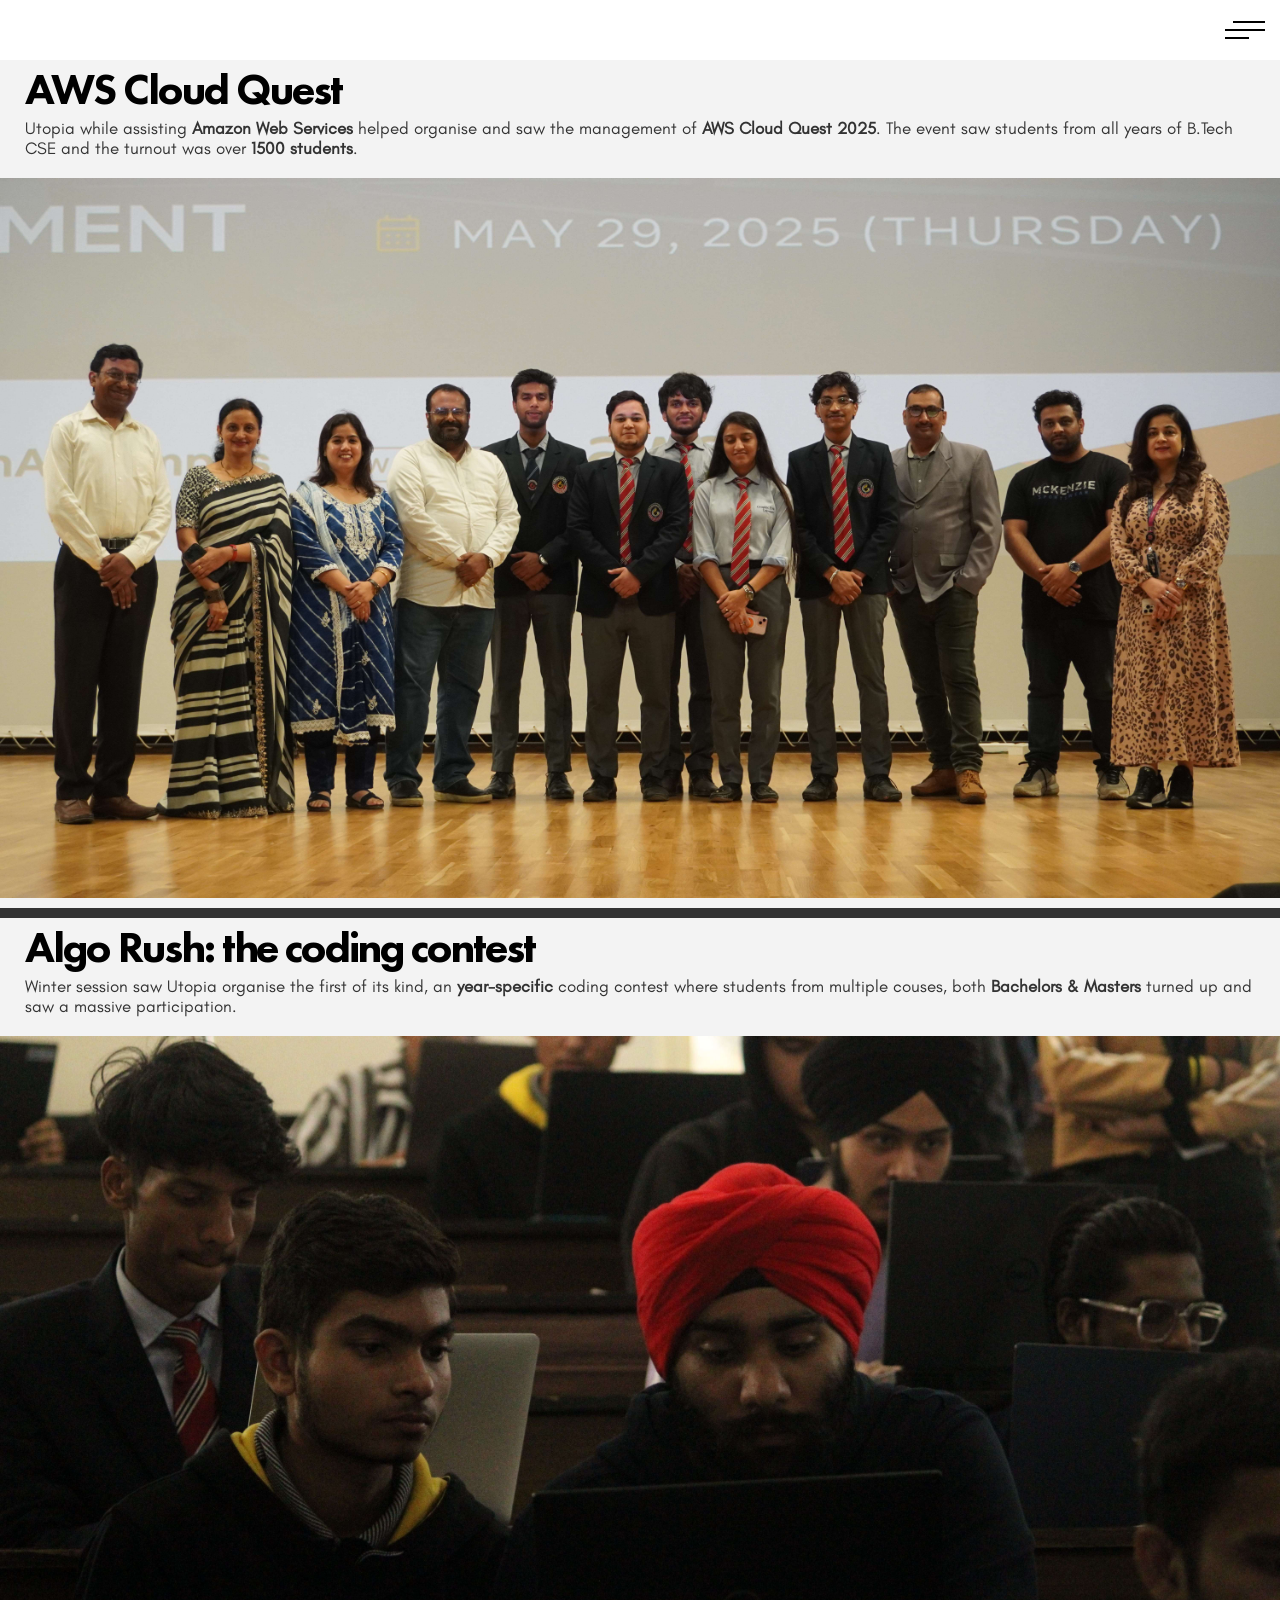
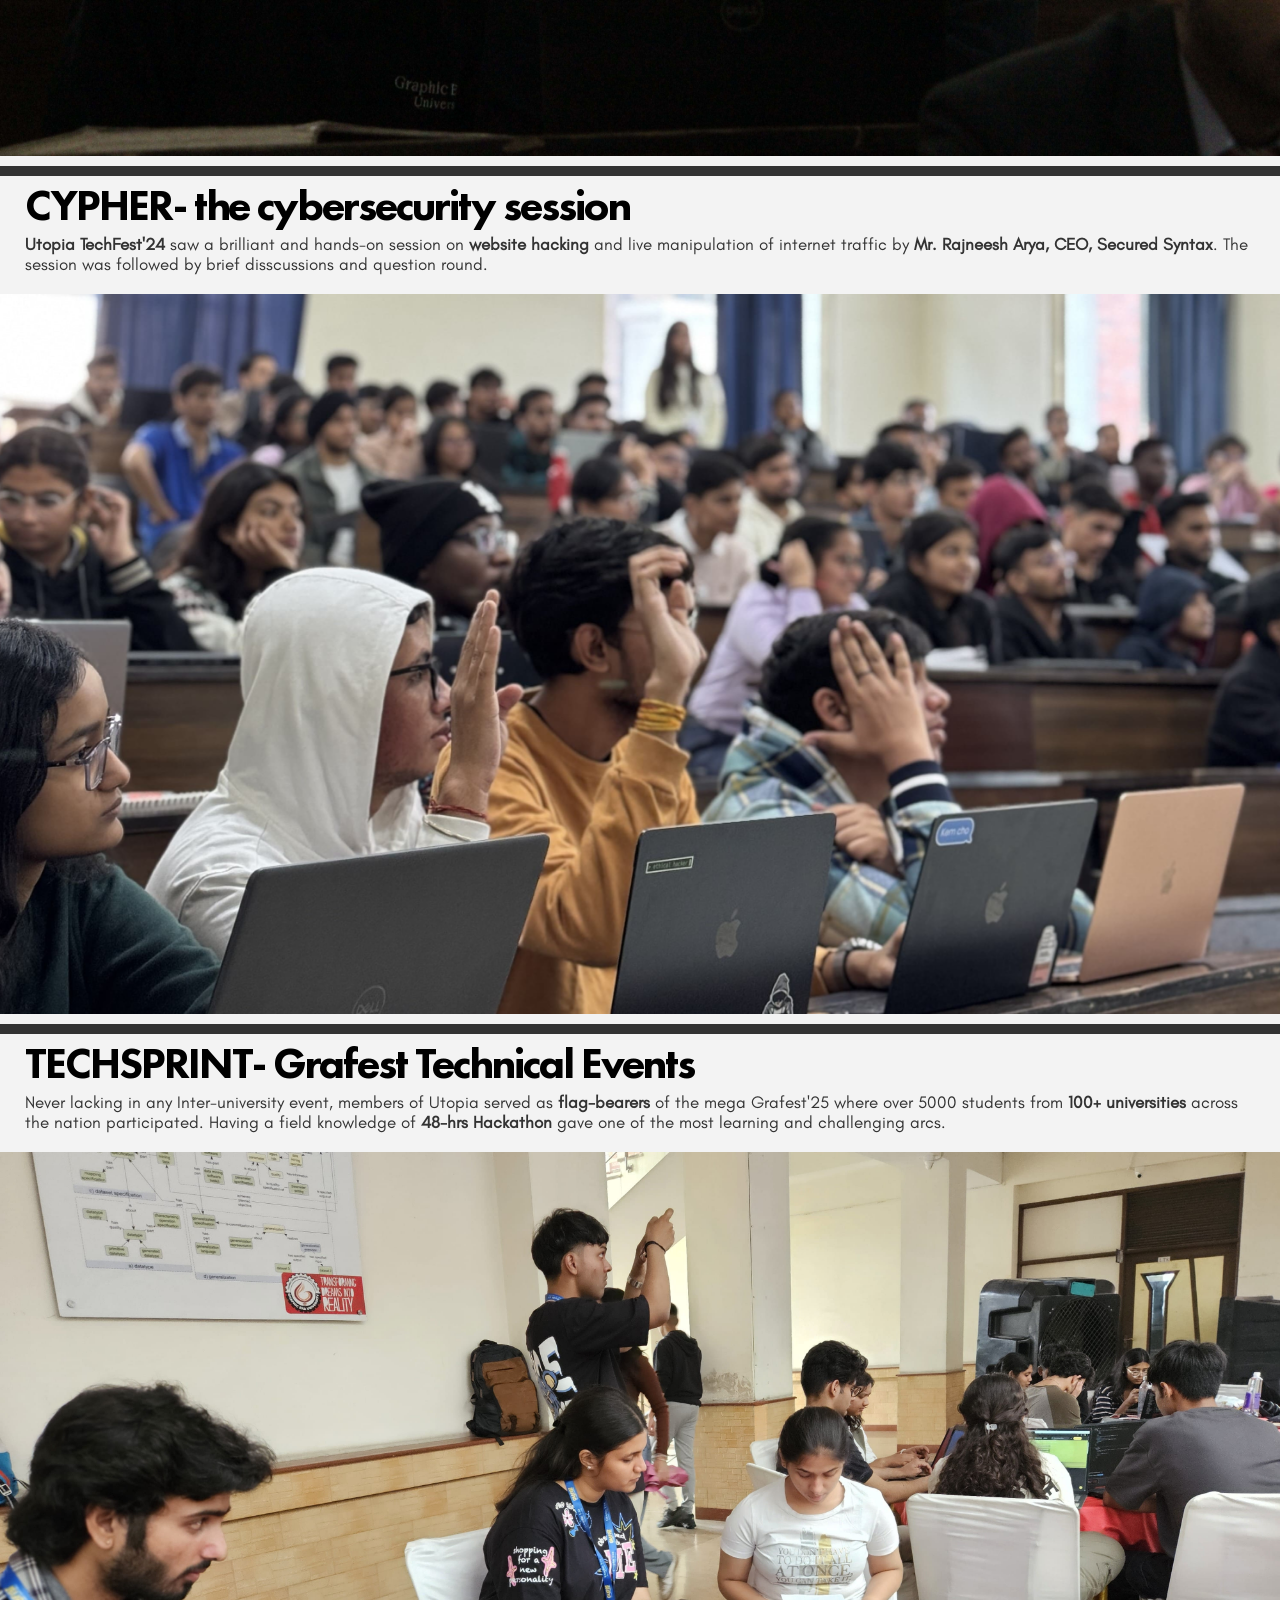
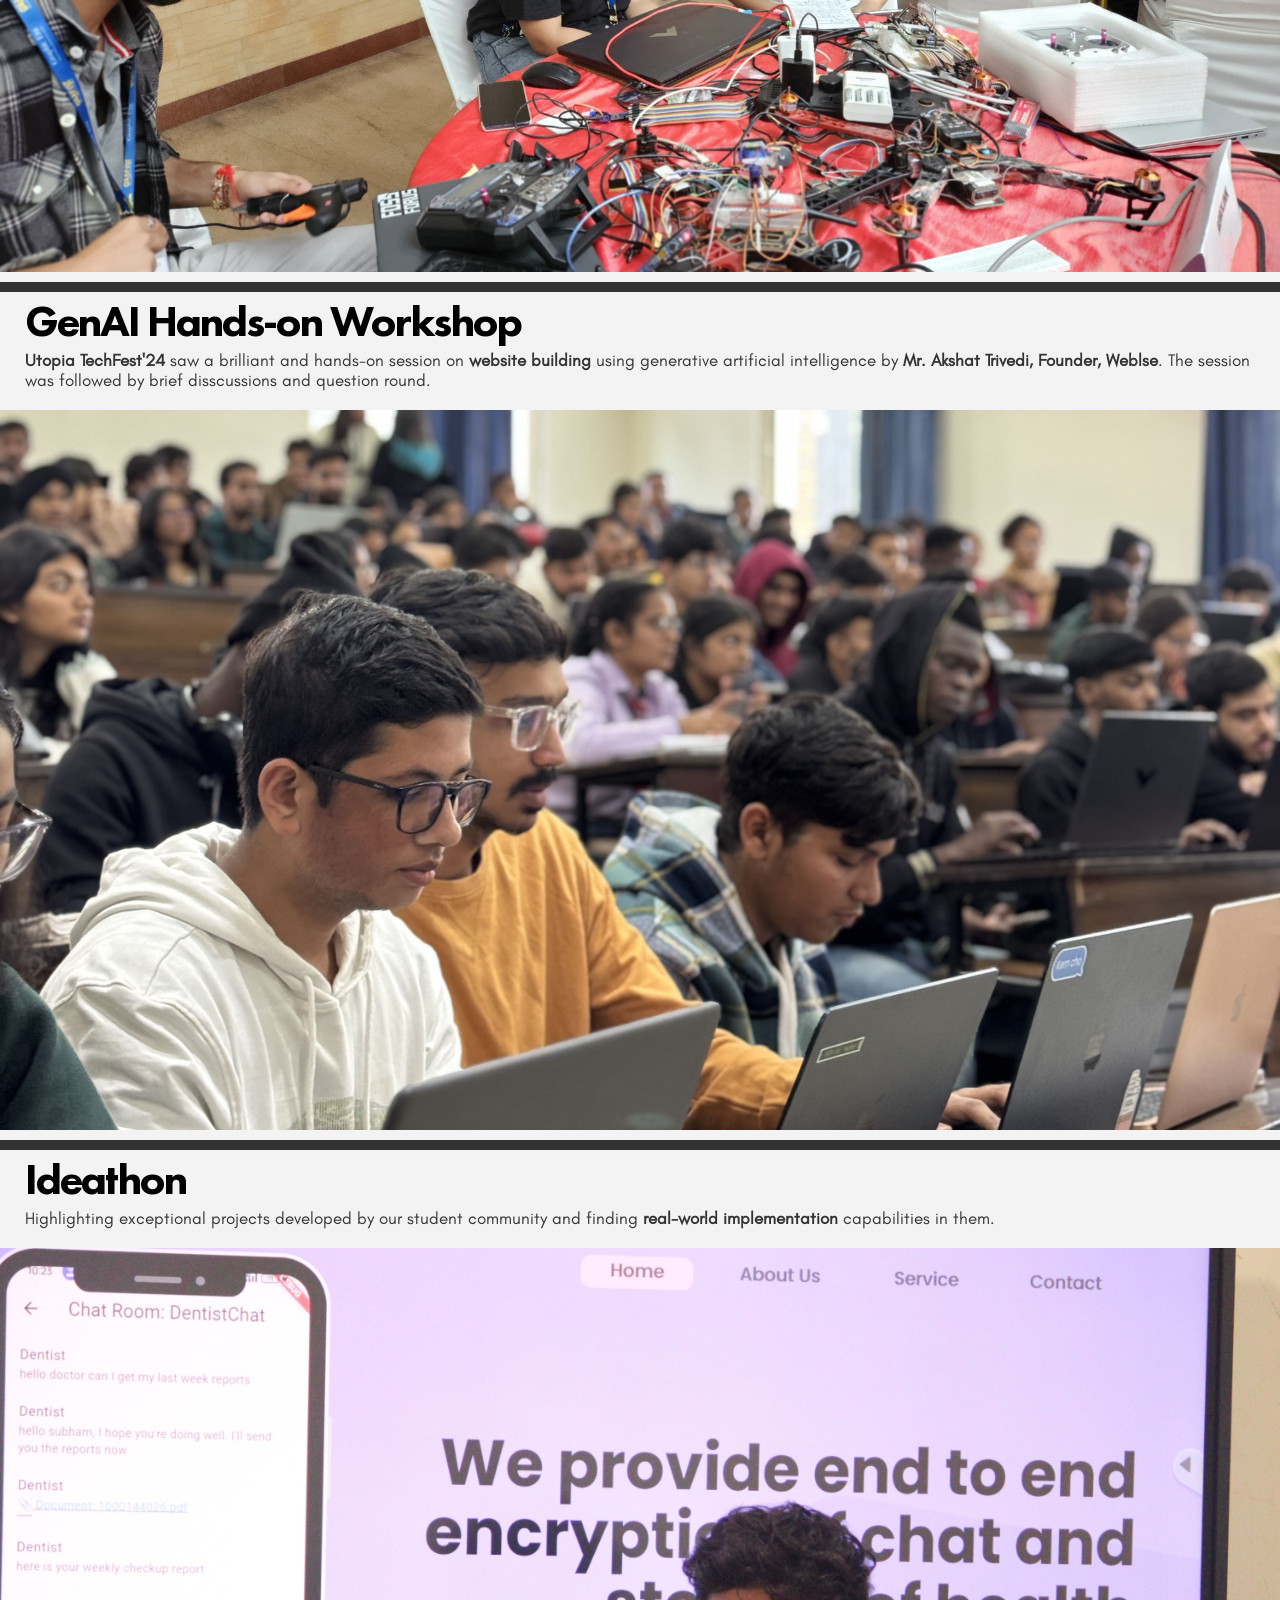
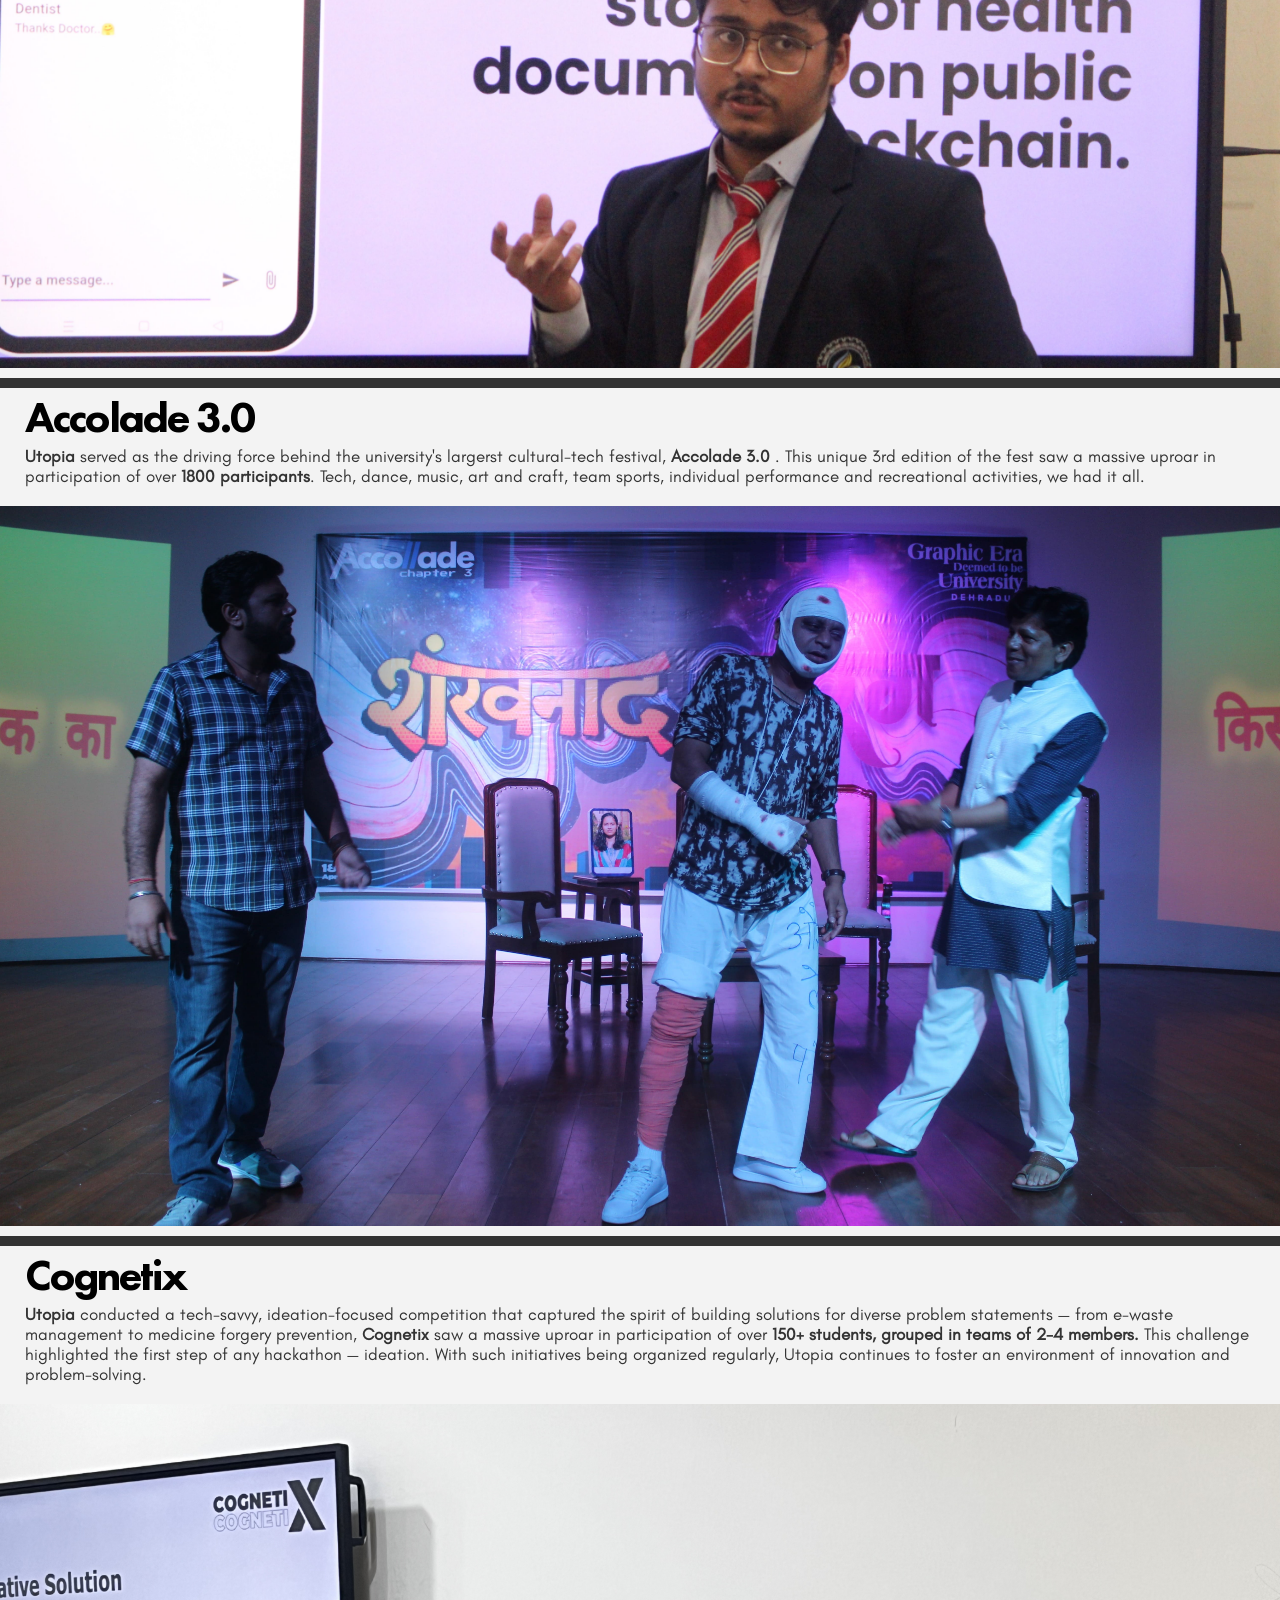
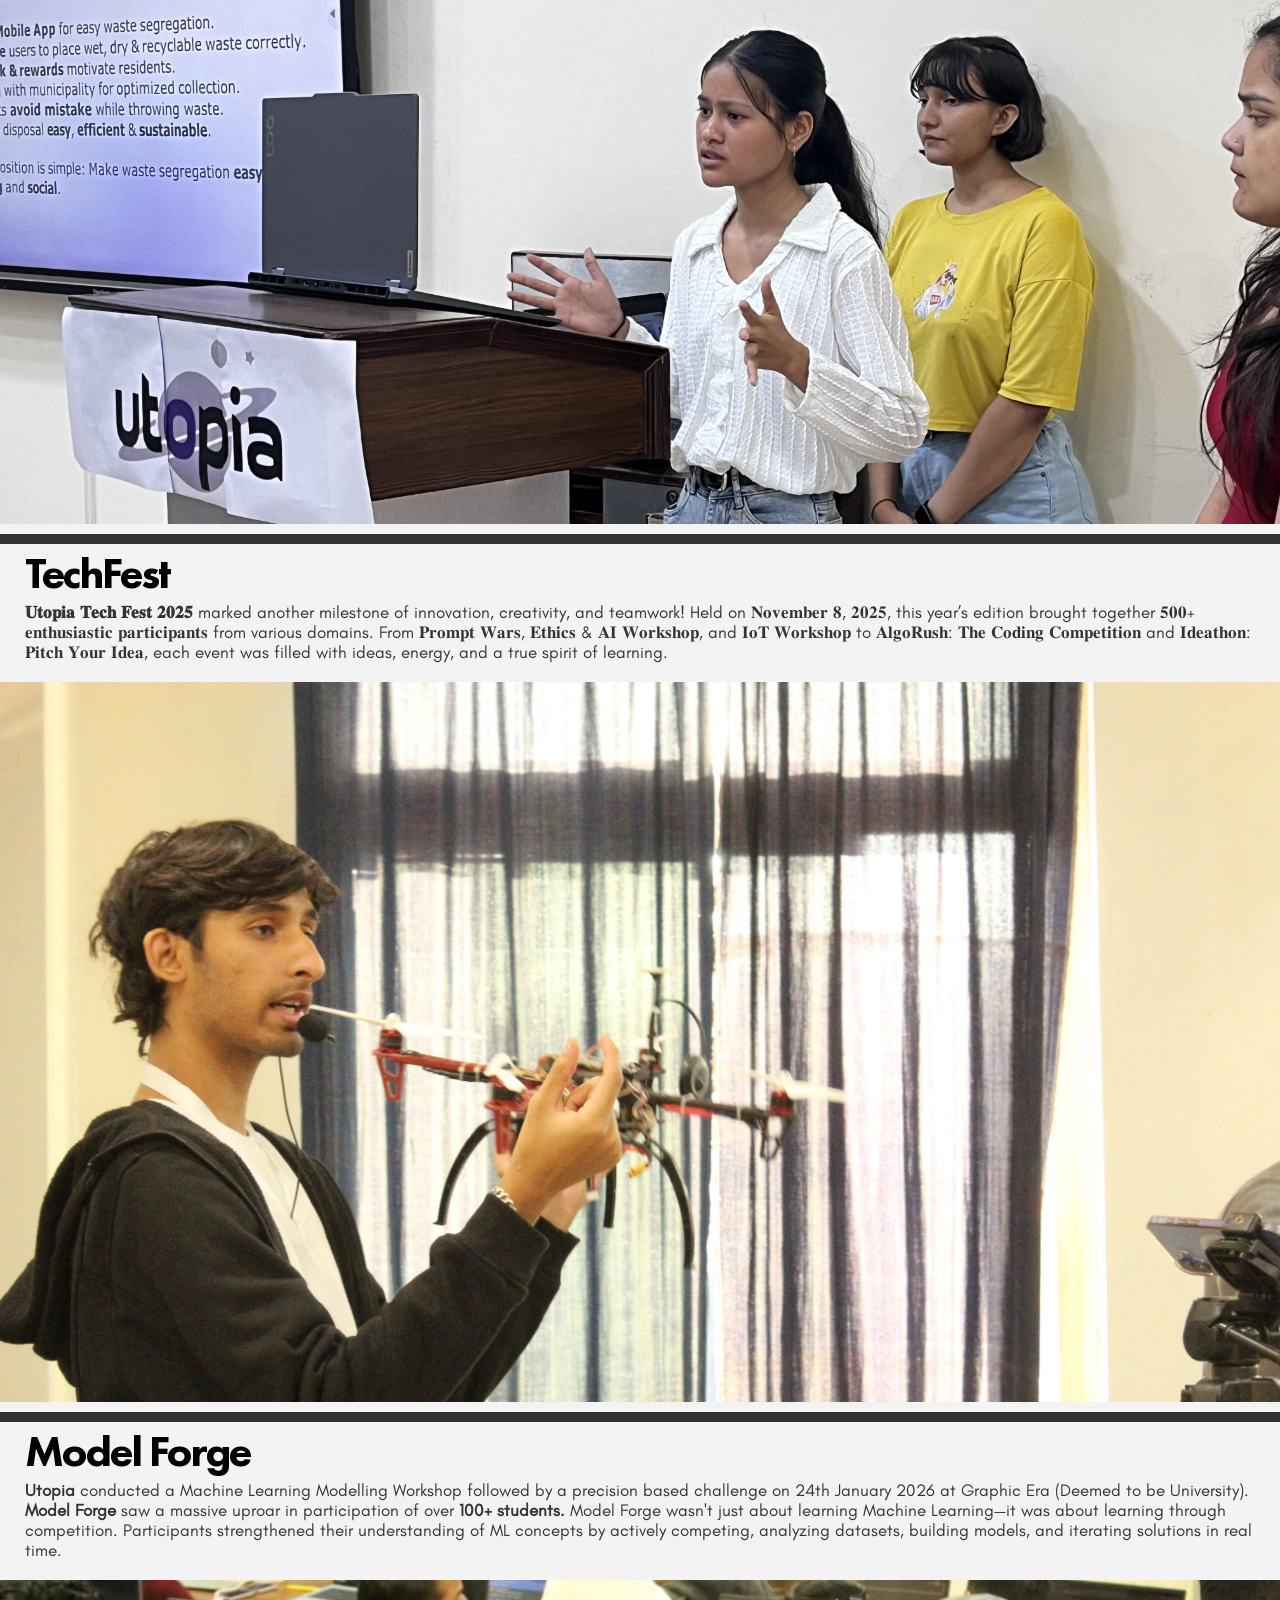
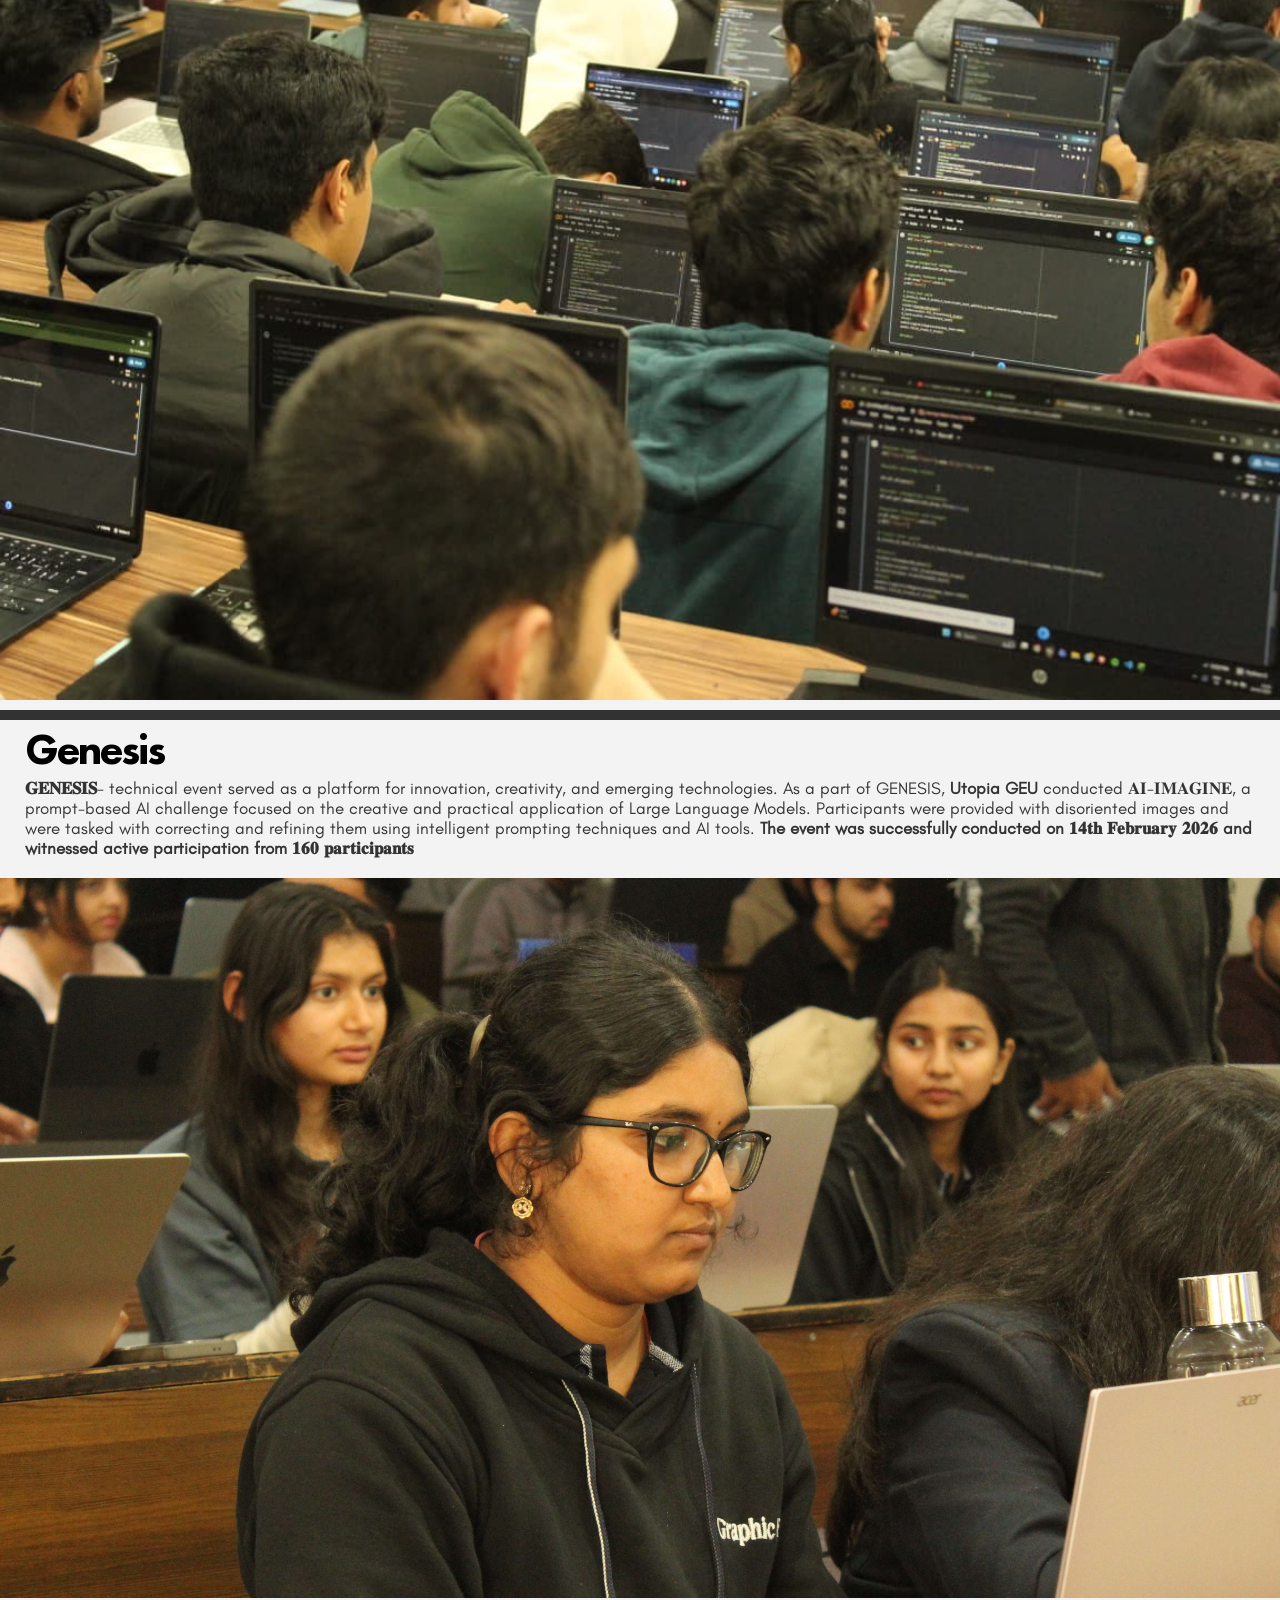
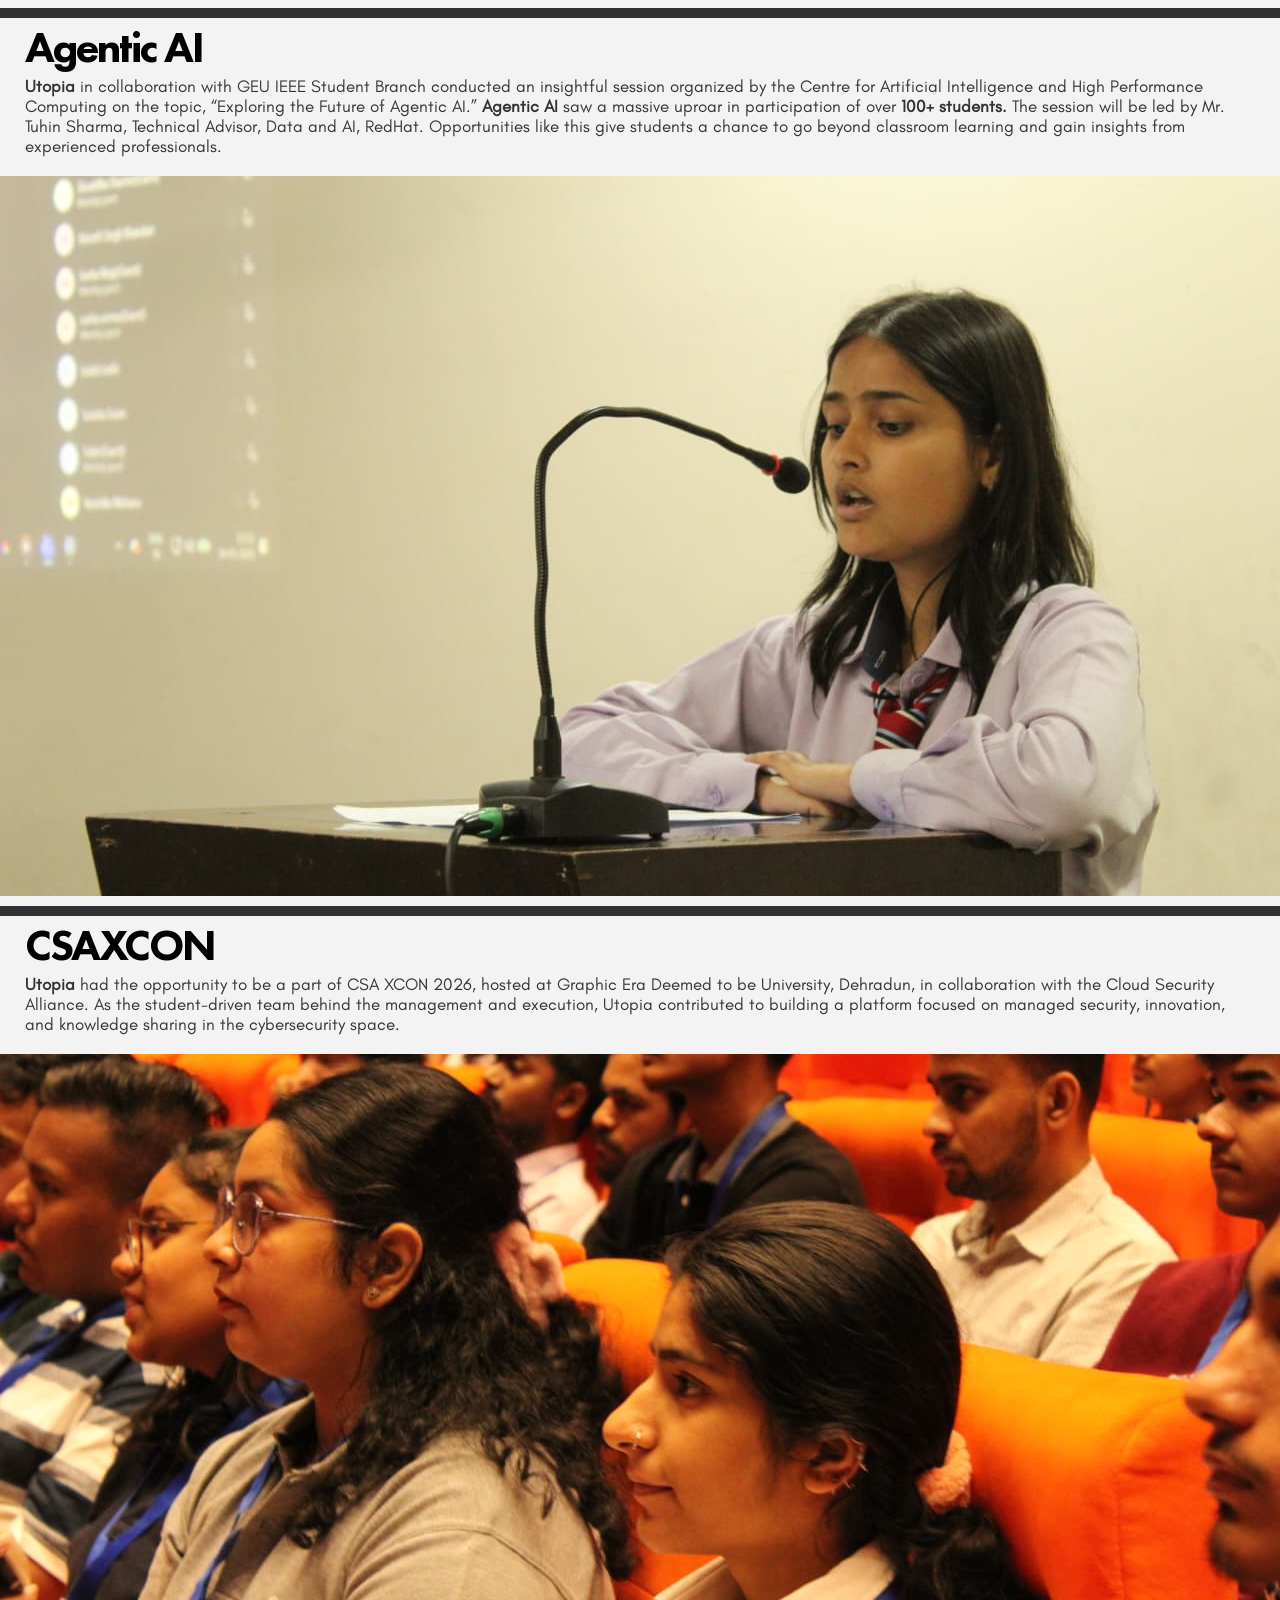
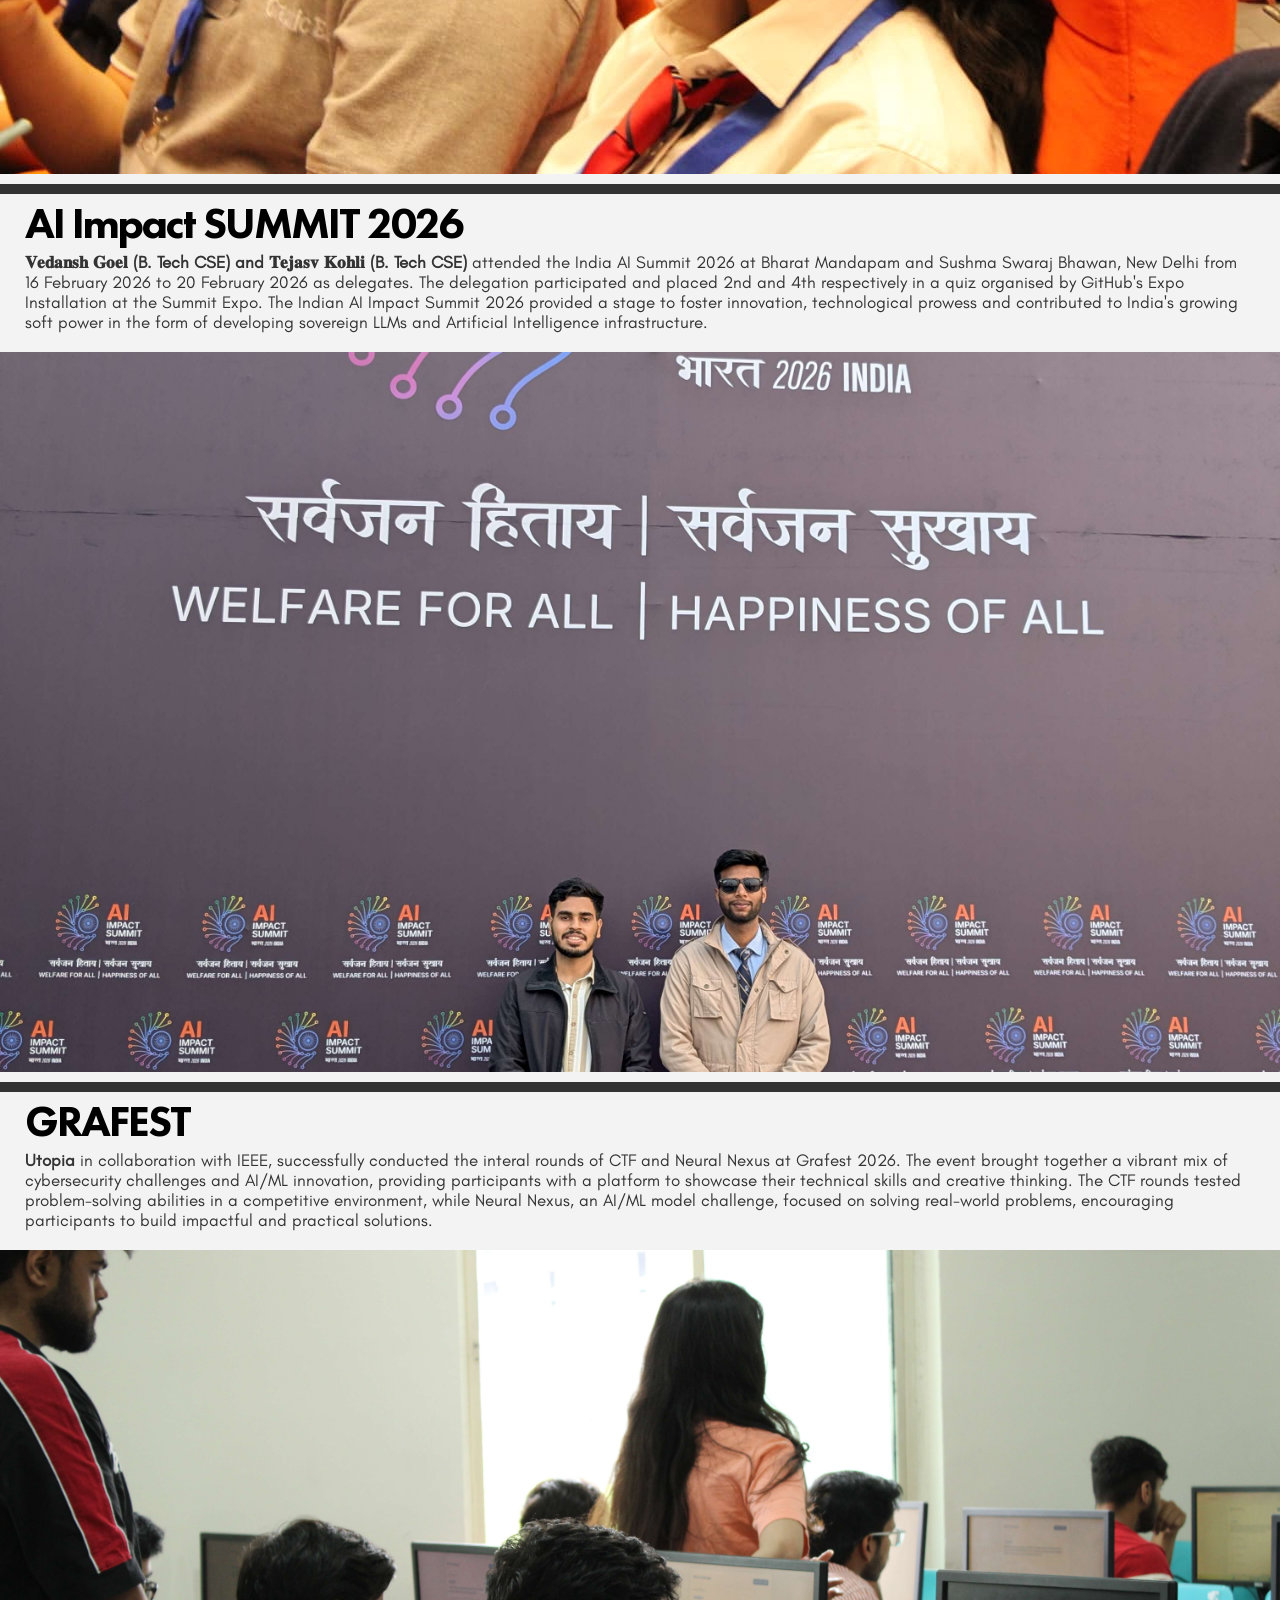
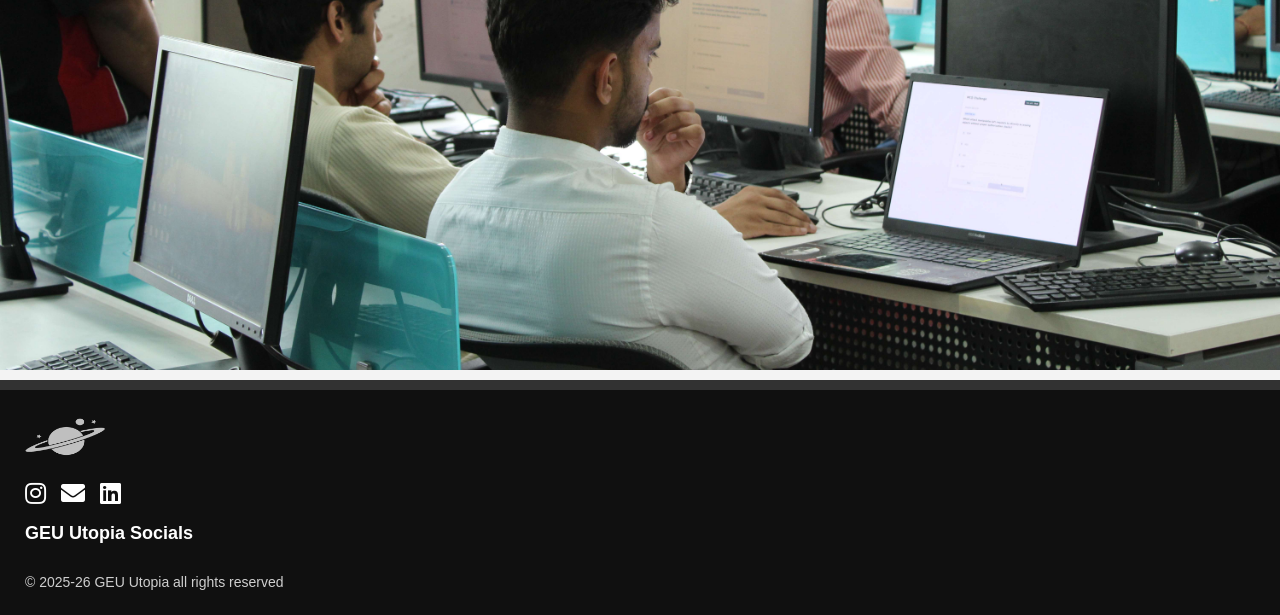
==== commit b39919c3: "new changes" ====
--- a/utopia website/events.html
+++ b/utopia website/events.html
@@ -244,6 +244,15 @@
                     </div>
                     <div class="carousel-slide">
                         <img src="assets/img/cog2.png" alt="TechFest">
+                    </div>
+                     <div class="carousel-slide">
+                        <img src="assets/img/cognetixx1.jpg" alt="TechFest">
+                    </div>
+                     <div class="carousel-slide">
+                        <img src="assets/img/cognetix2.jpg" alt="TechFest">
+                    </div>
+                     <div class="carousel-slide">
+                        <img src="assets/img/cognetix3.jpg" alt="TechFest">
                     </div>
 
 
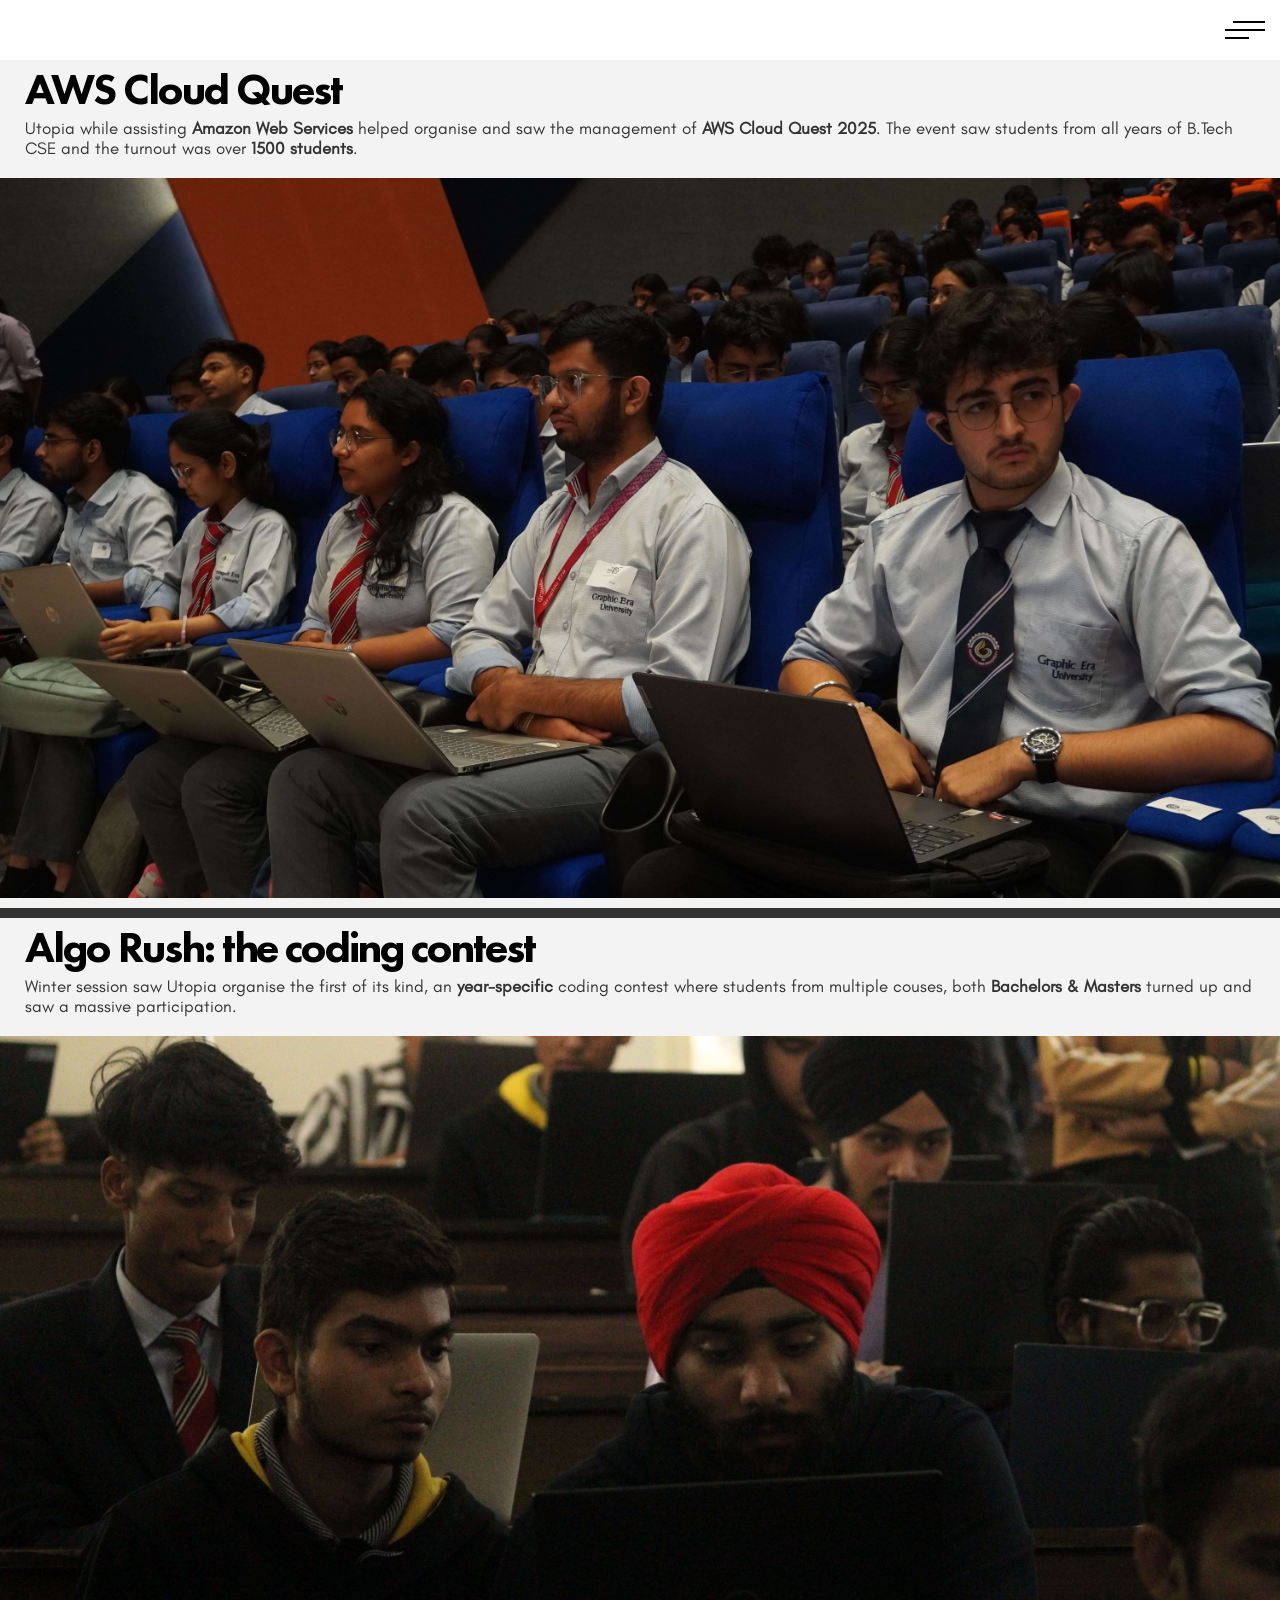
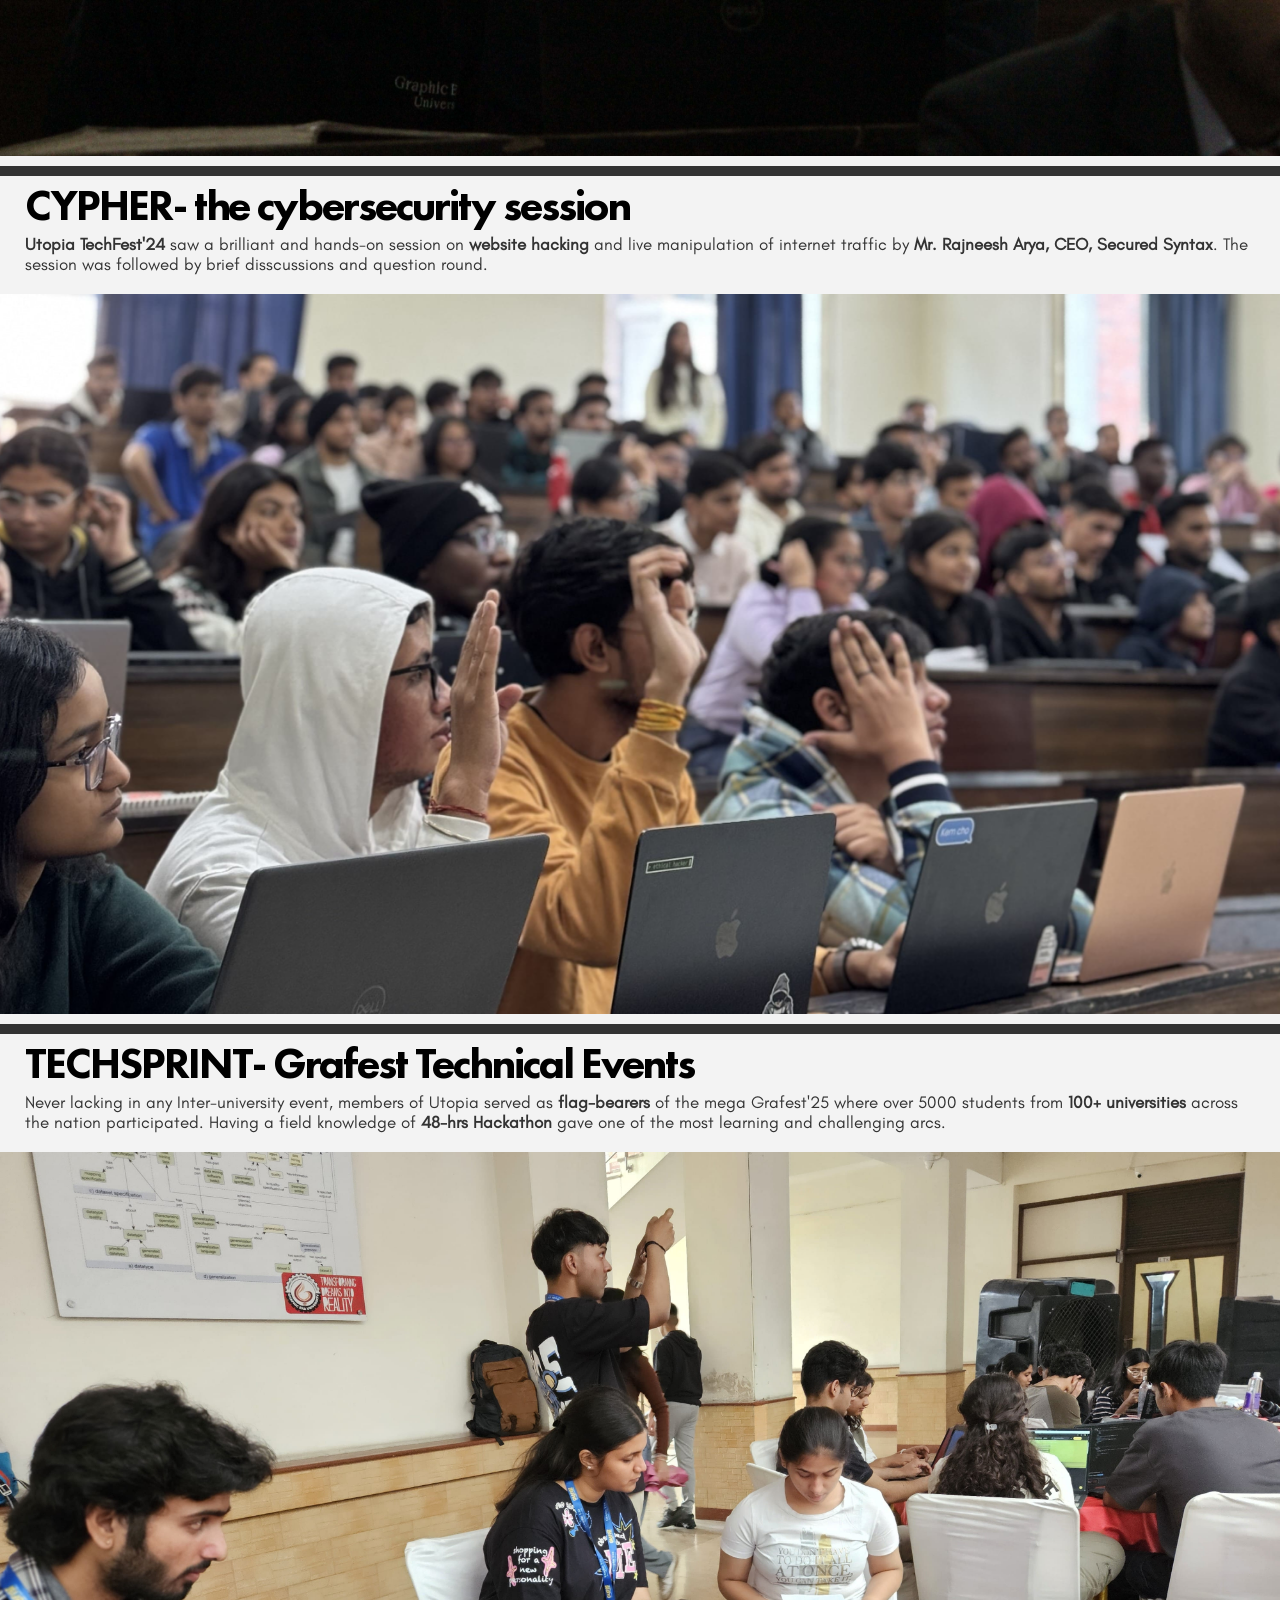
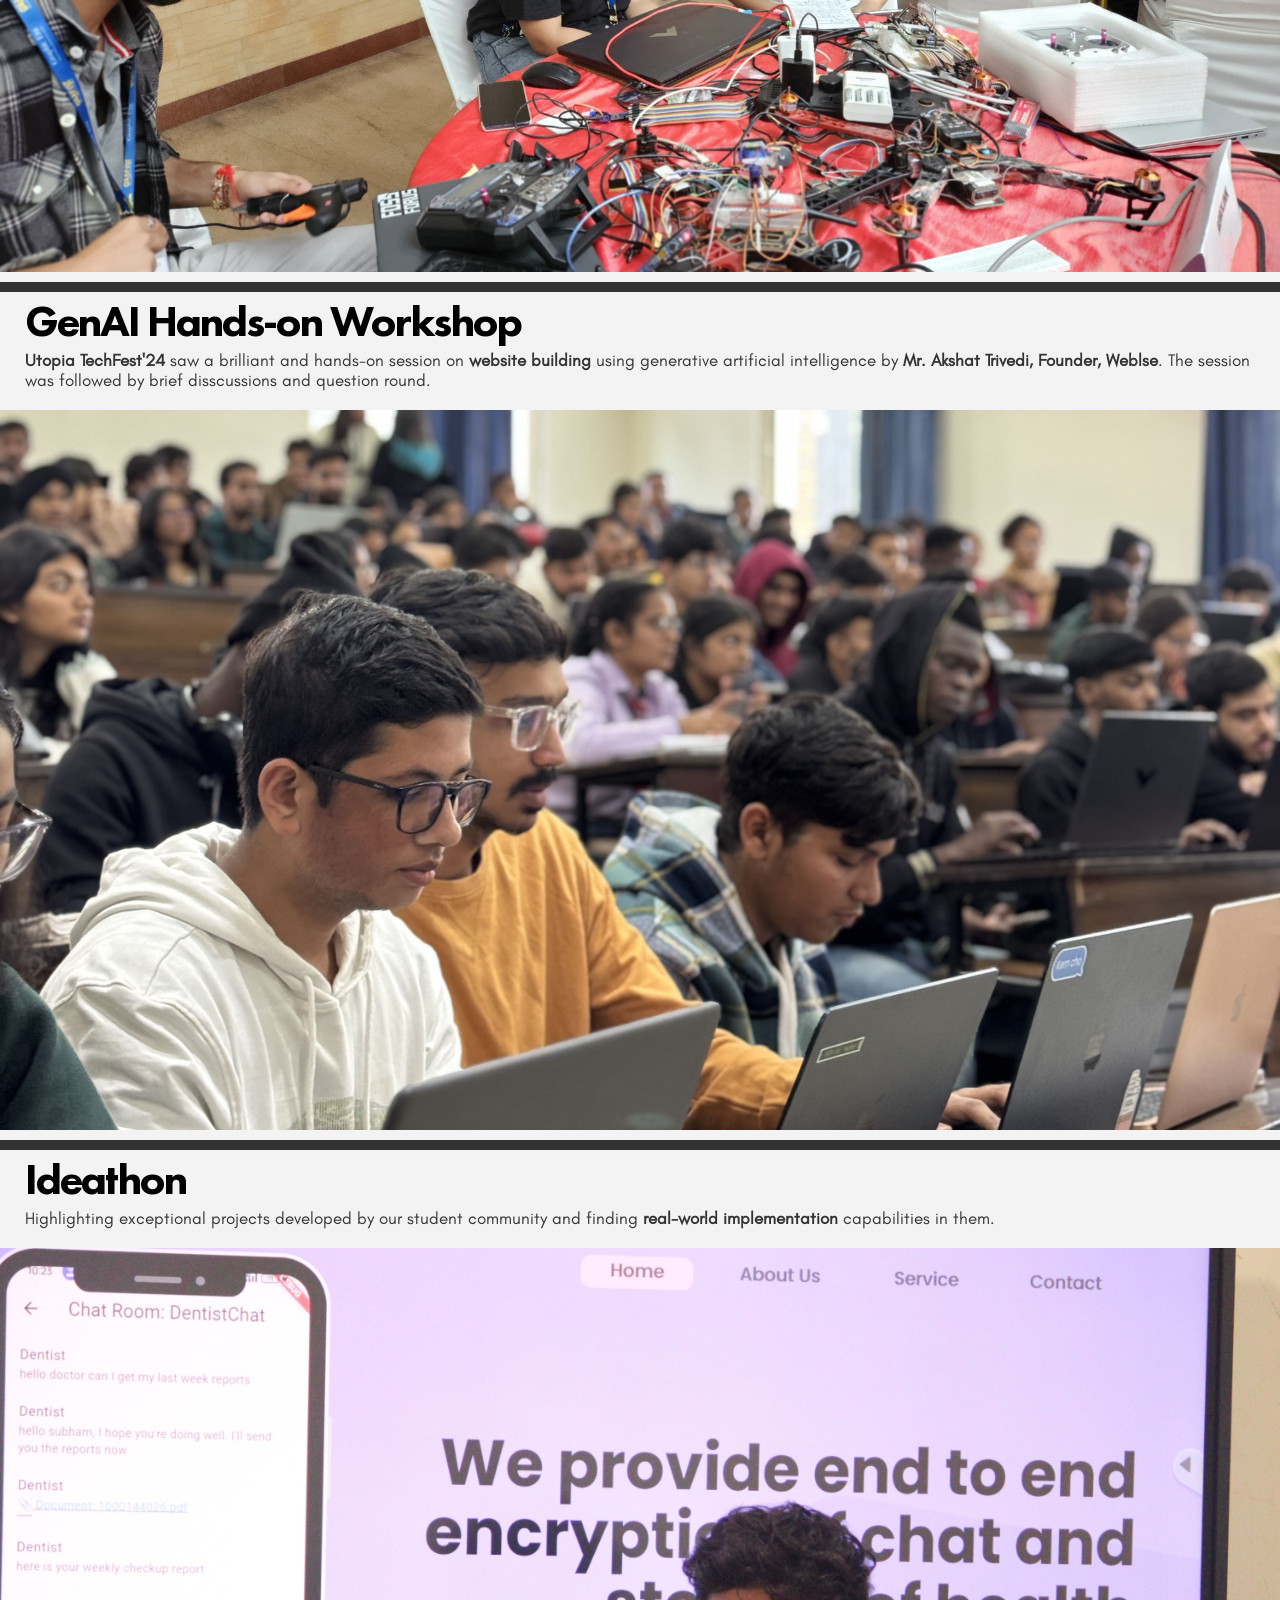
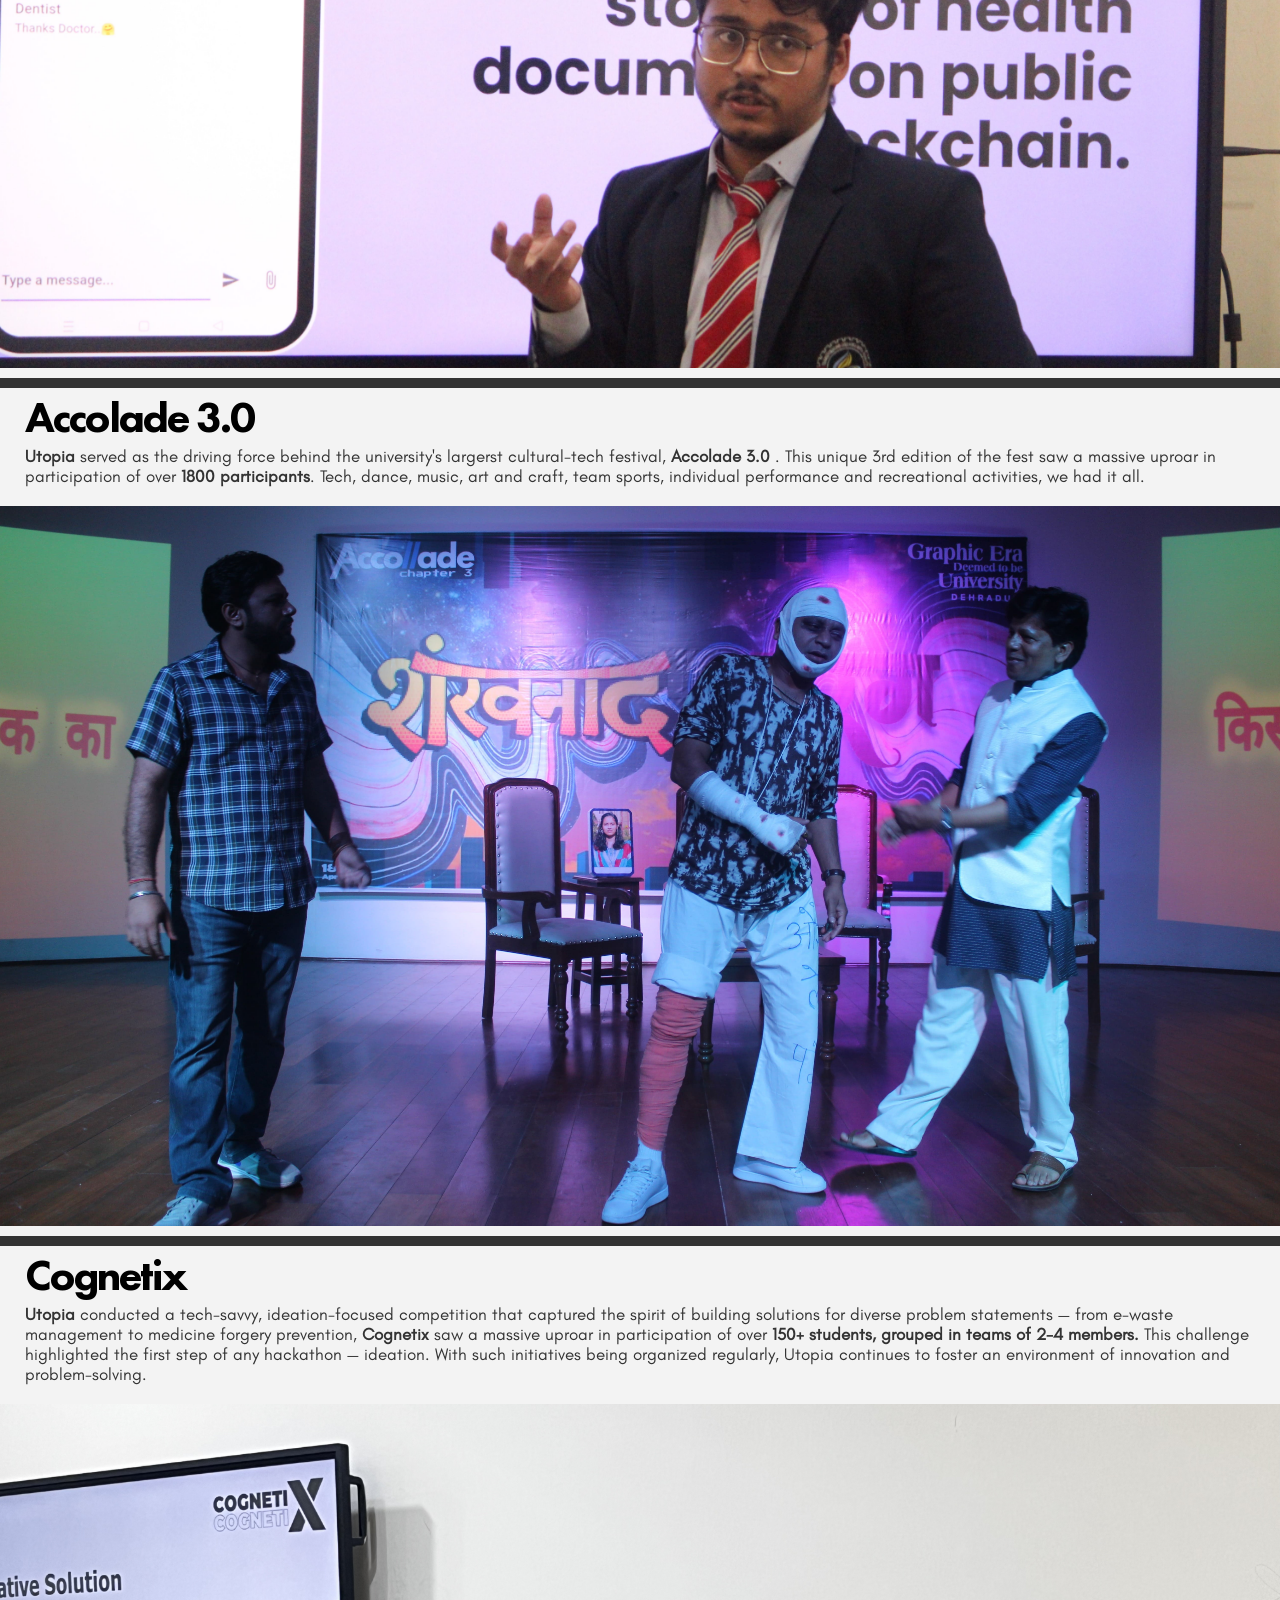
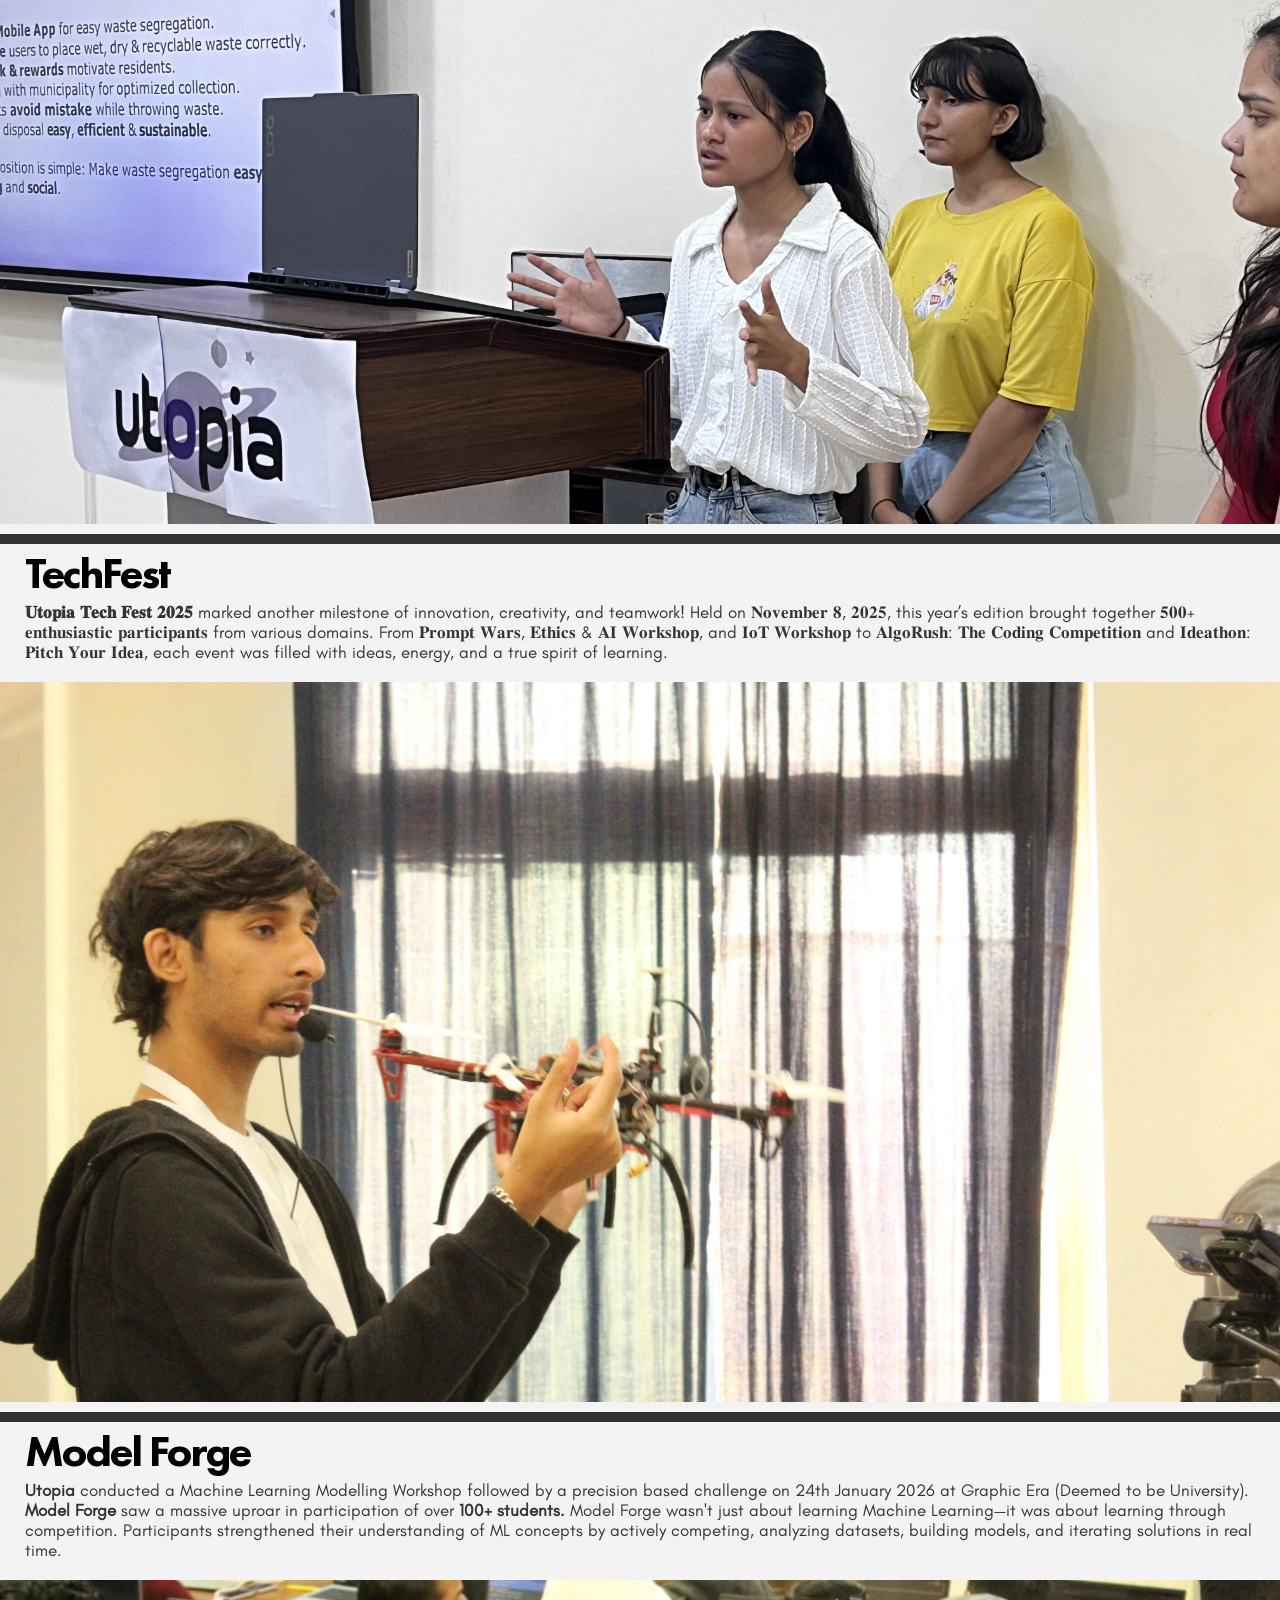
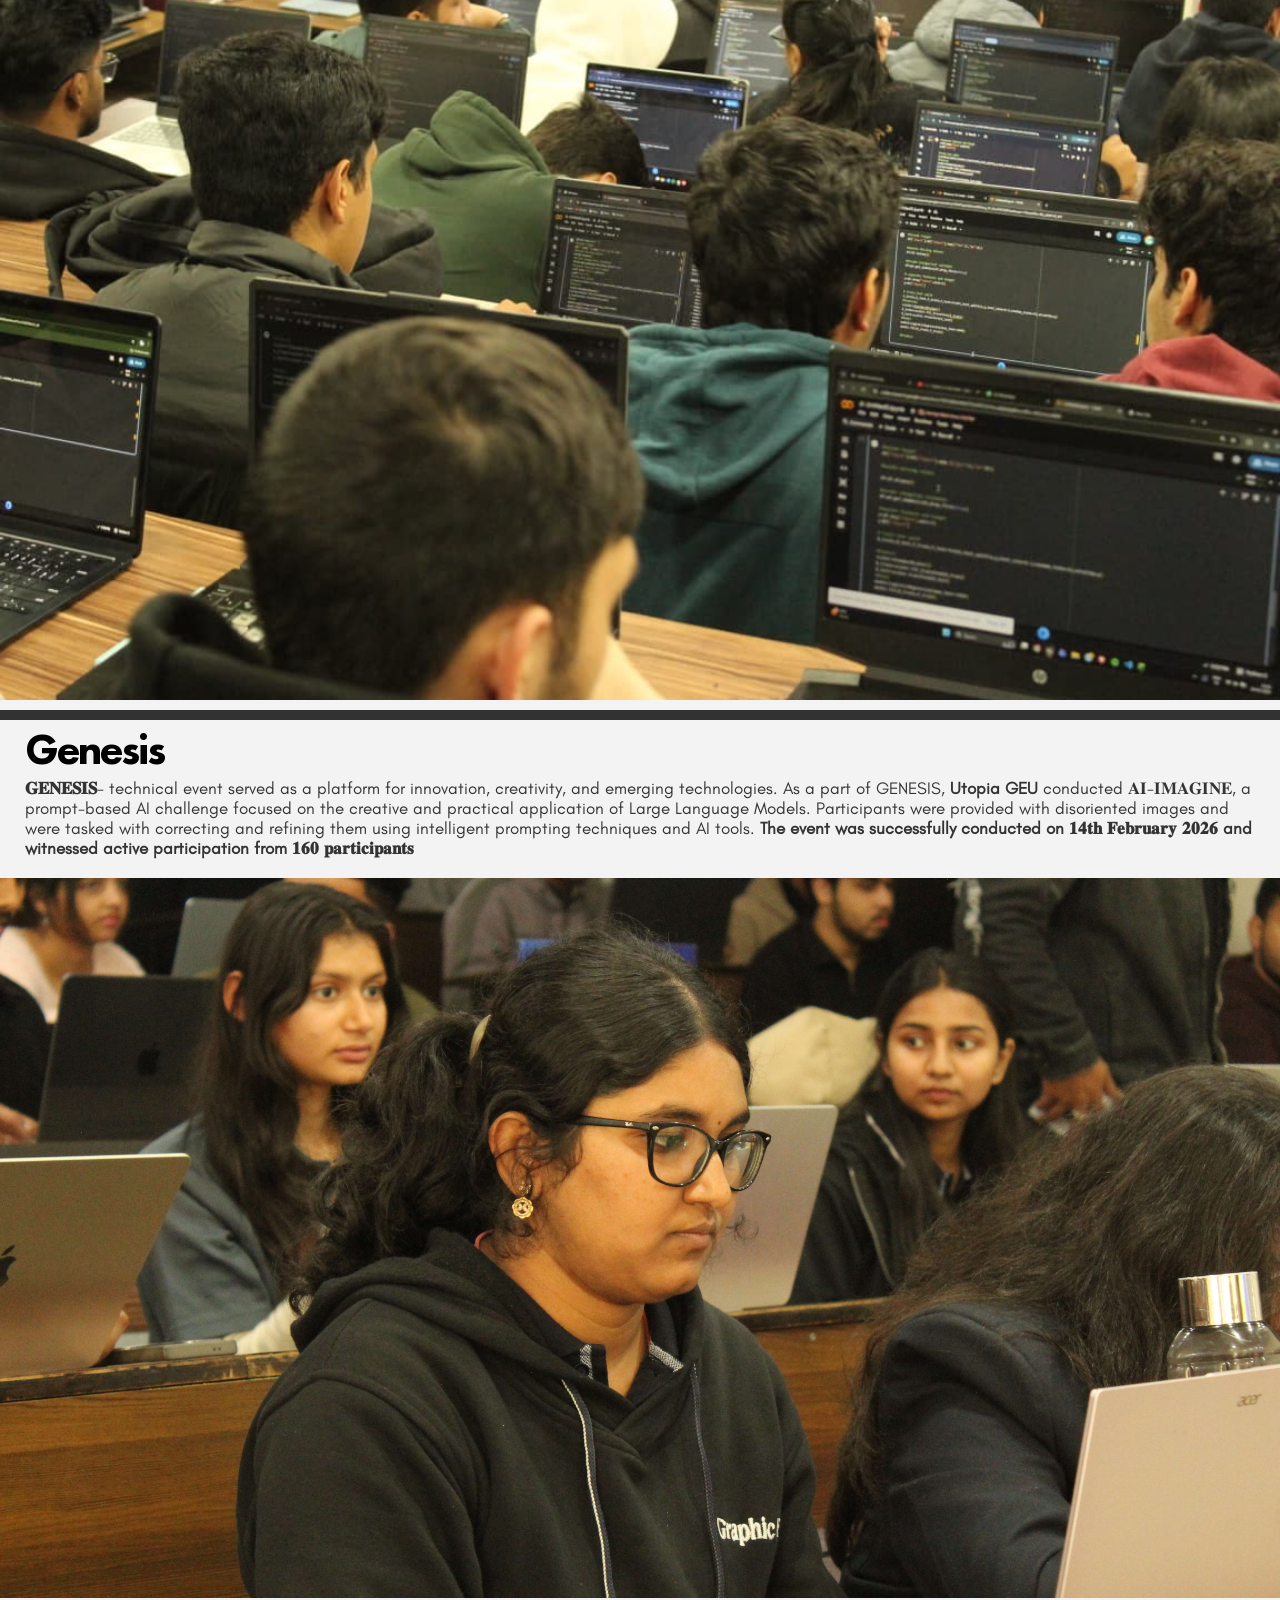
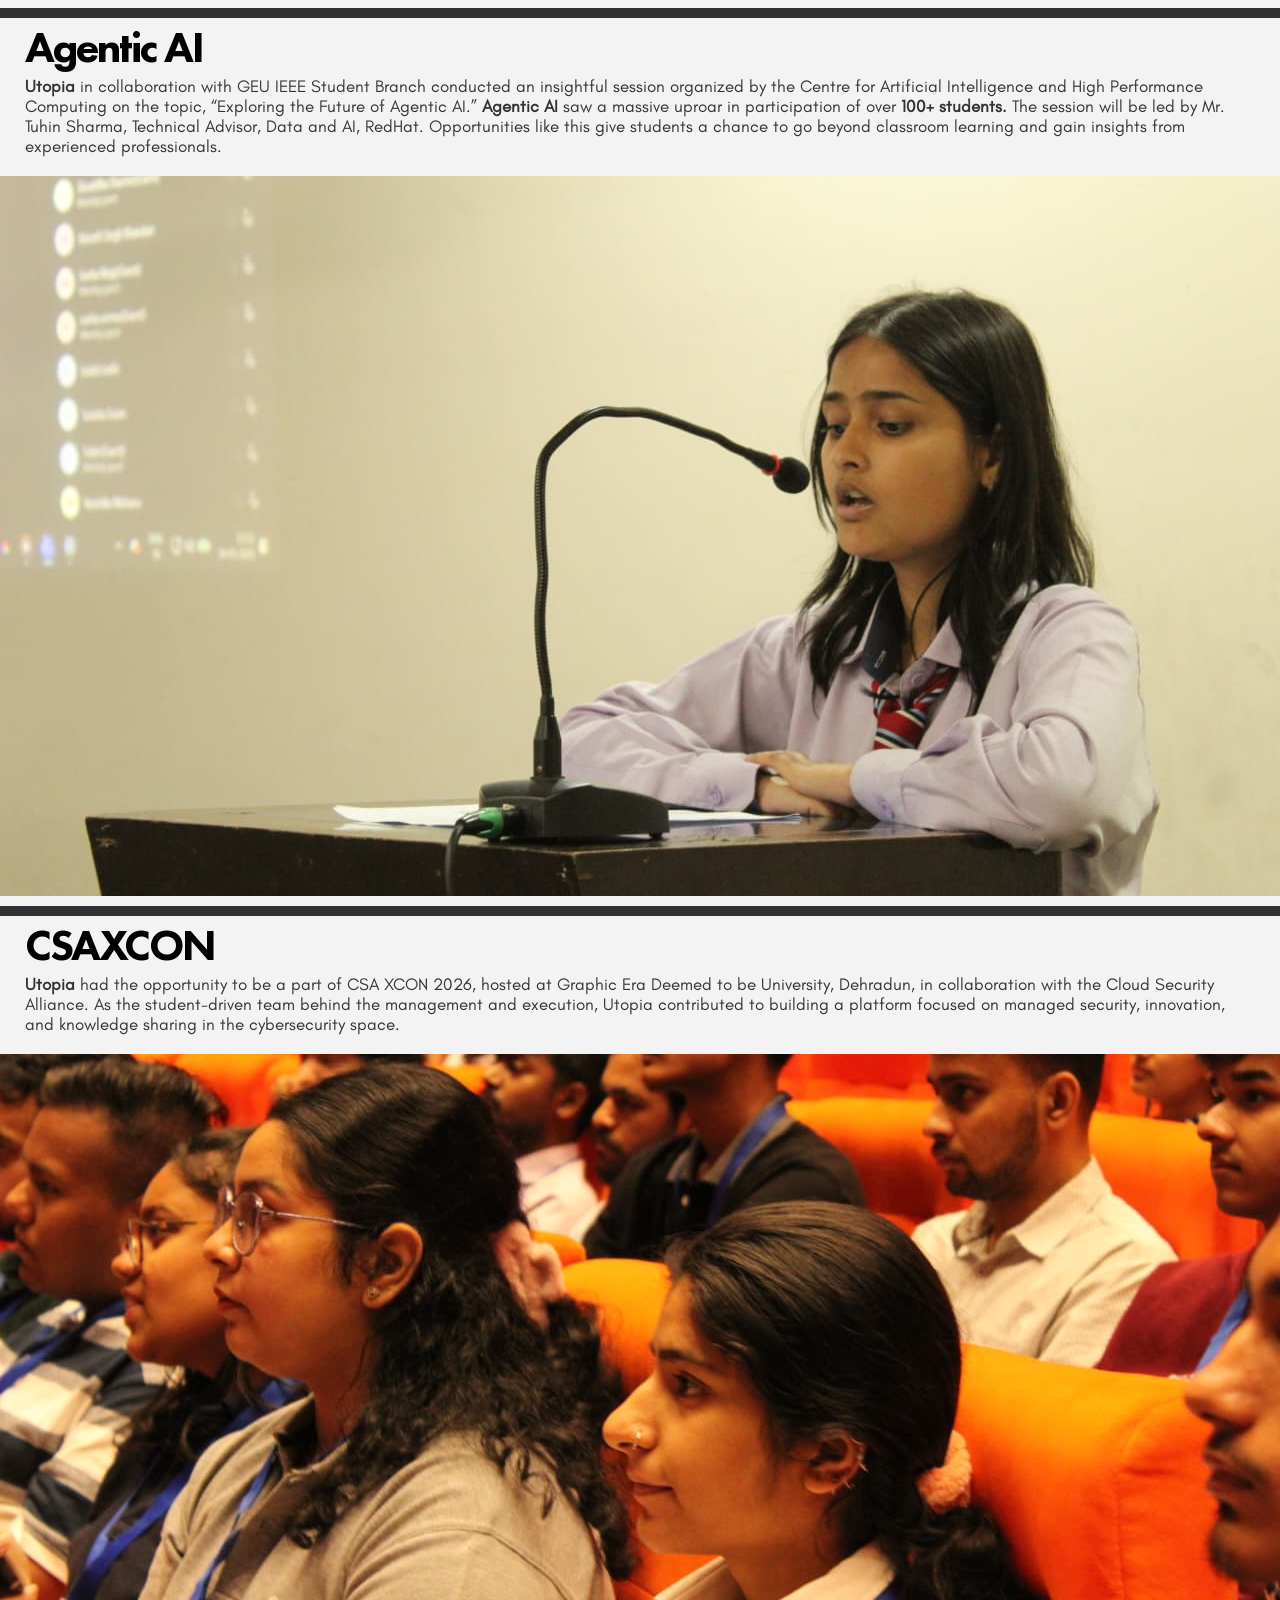
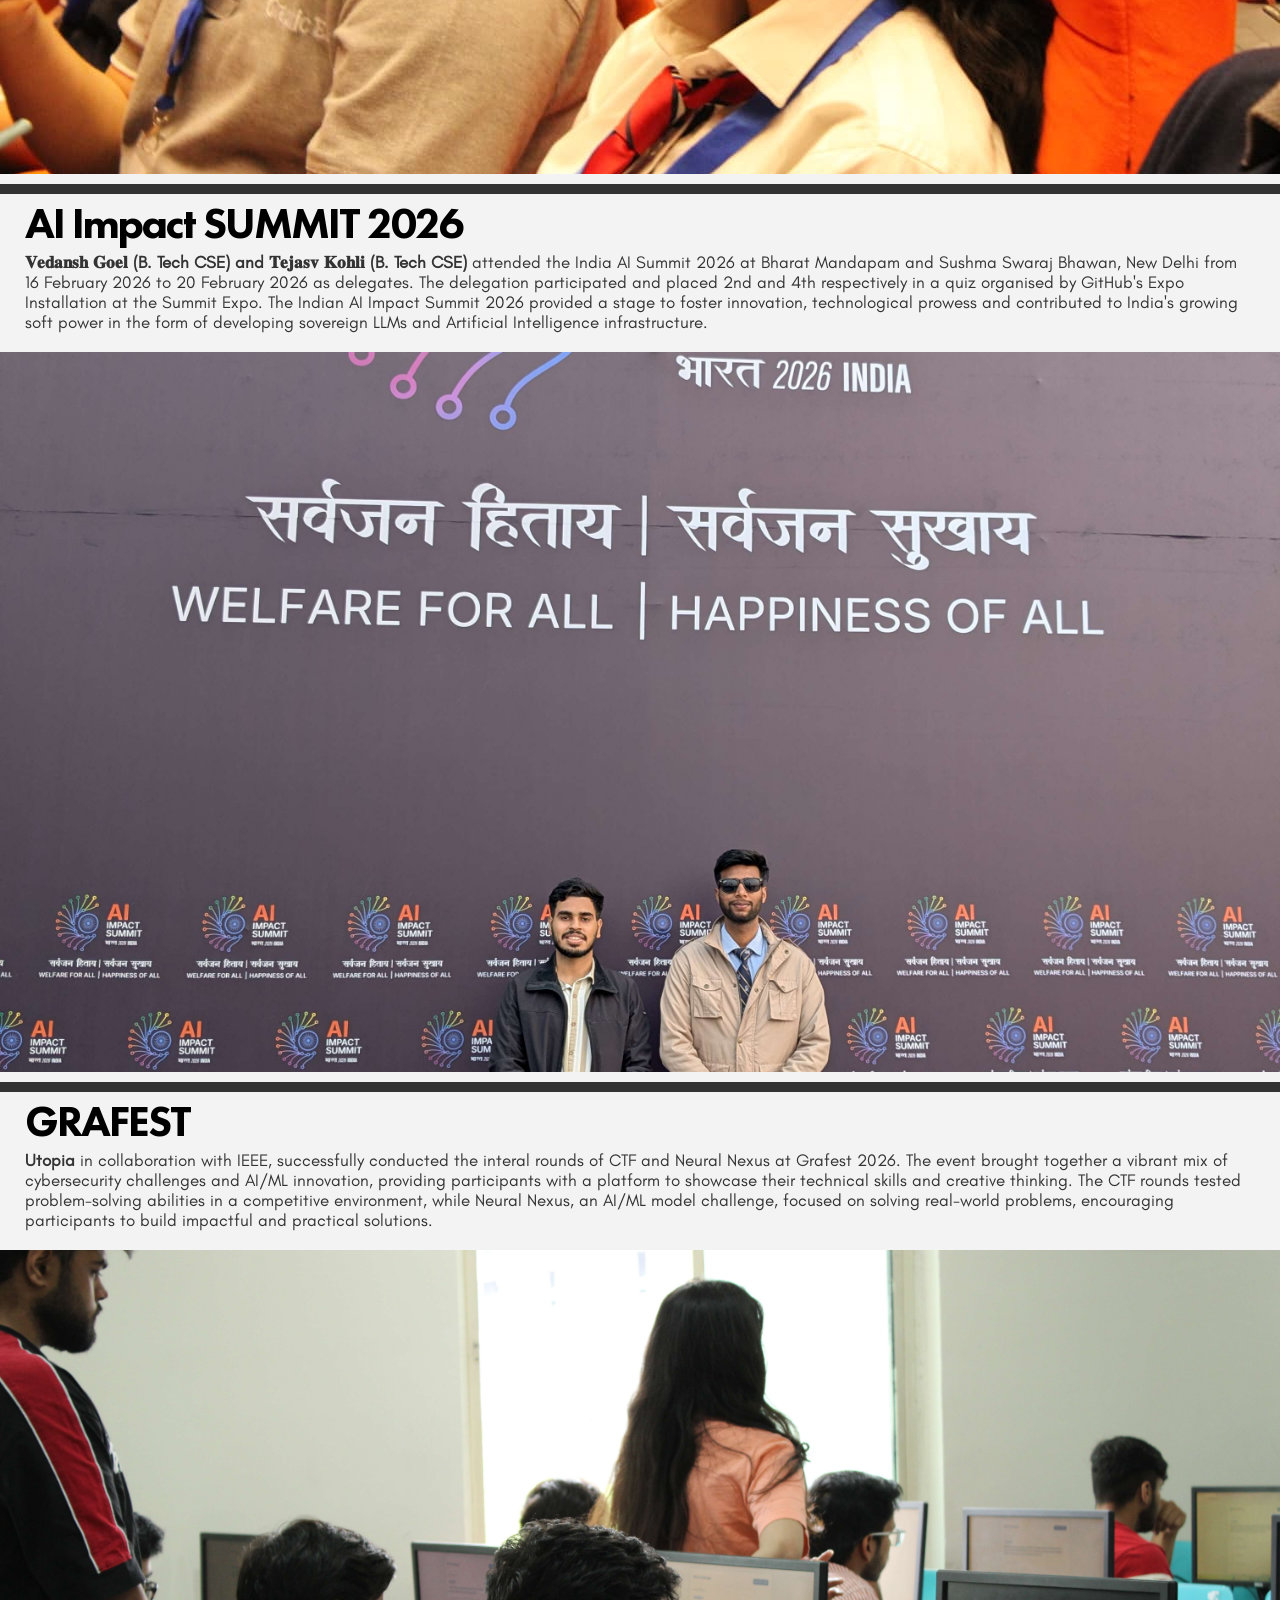
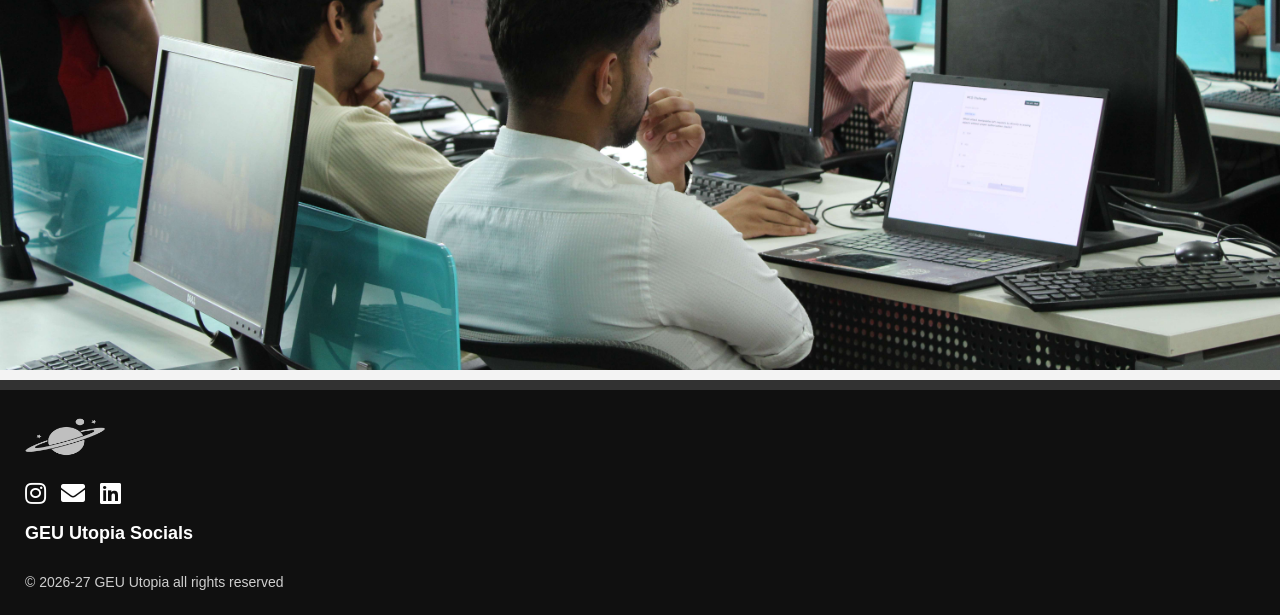
==== commit 8cd23dc2: "footer changes" ====
--- a/utopia website/events.html
+++ b/utopia website/events.html
@@ -541,7 +541,7 @@
                     </div>
                 </div>
                 <div class="footer-right">
-                    <p>© 2025-26 GEU Utopia all rights reserved</p>
+                    <p>© 2026-27 GEU Utopia all rights reserved</p>
                 </div>
             </div>
         </div>
